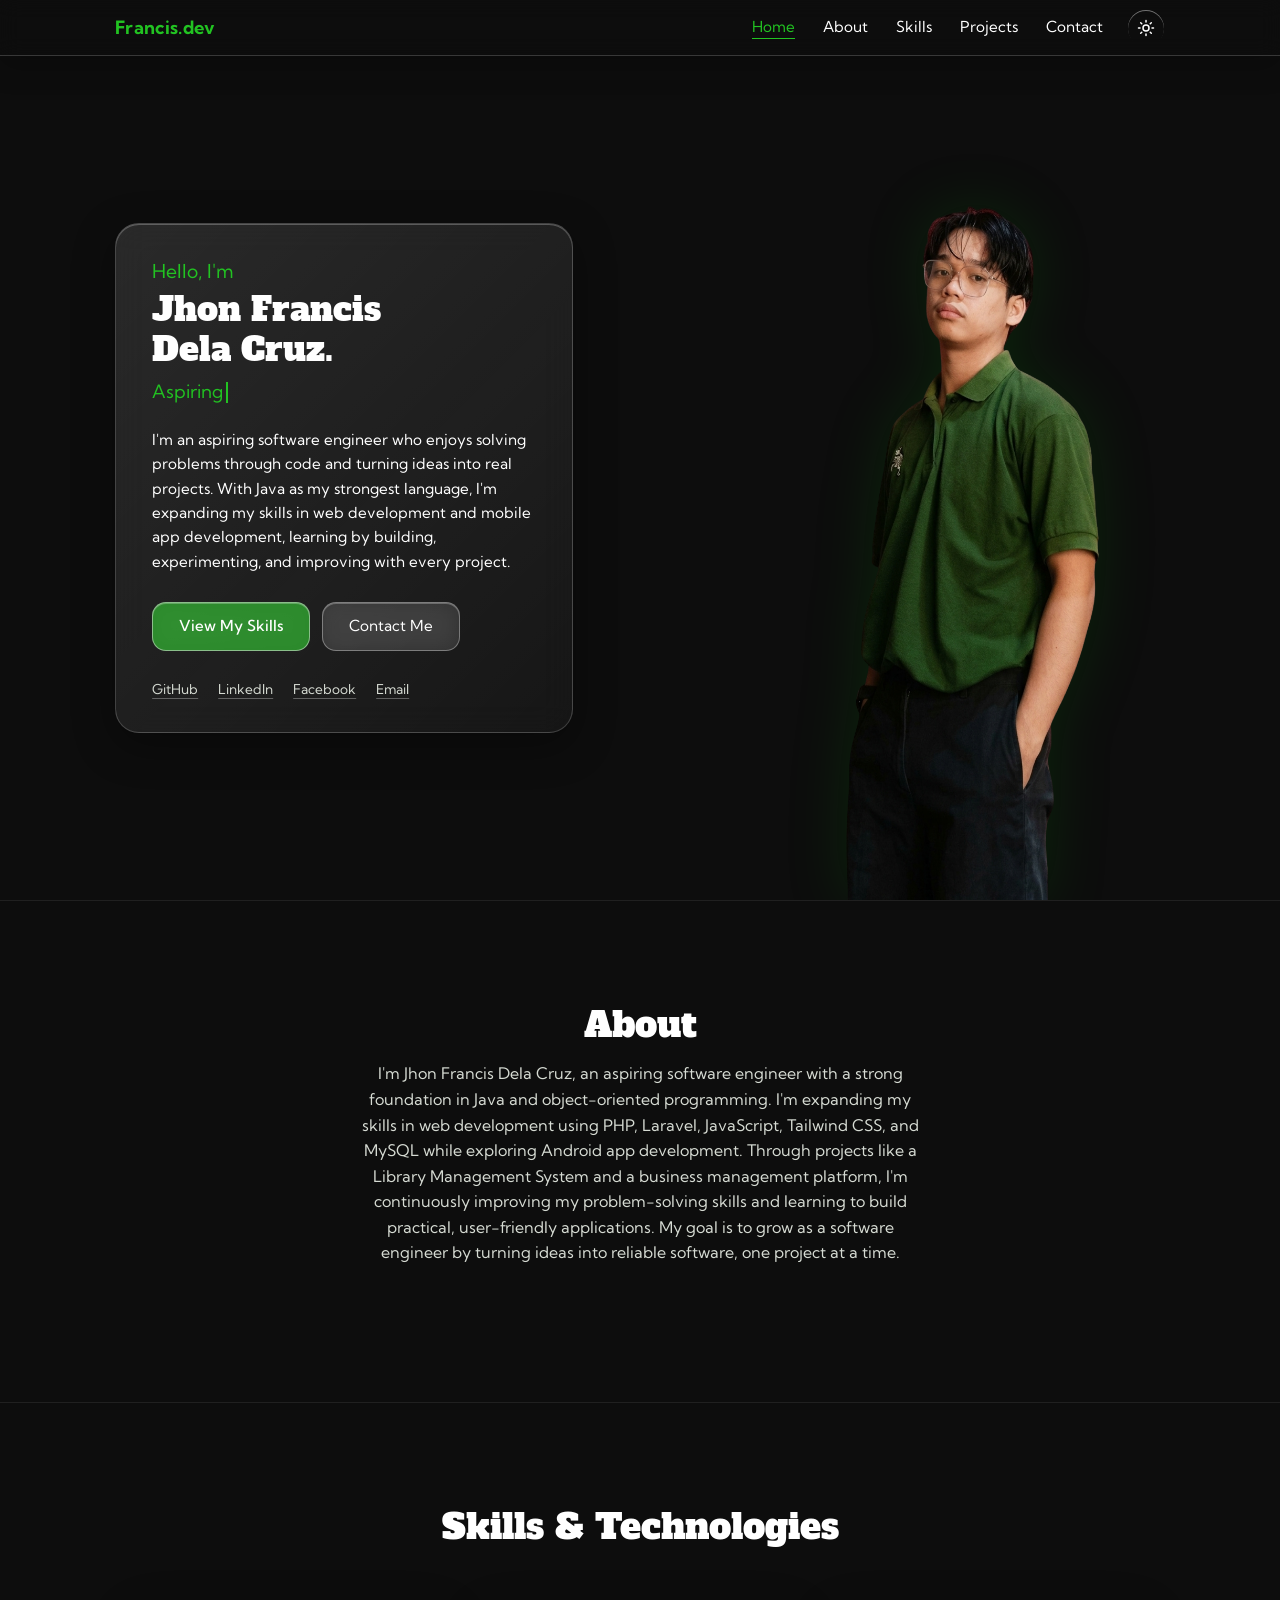
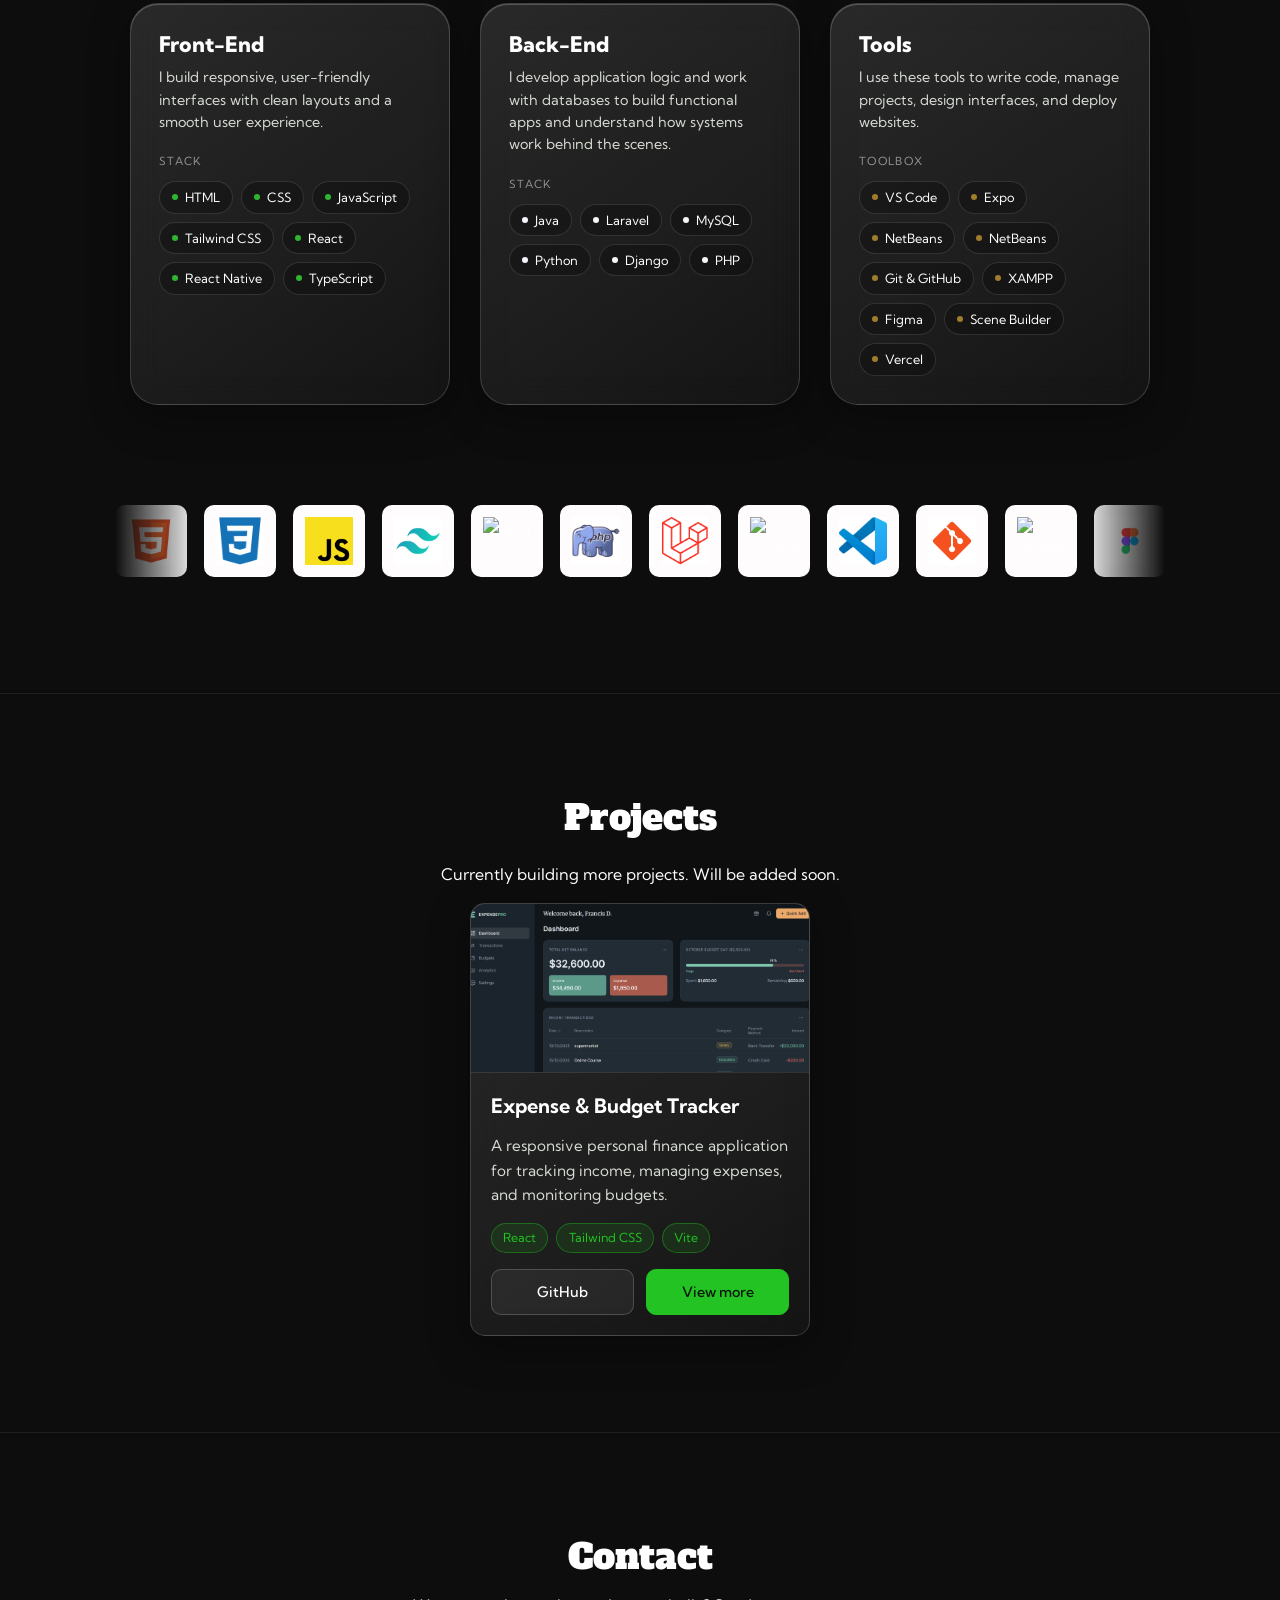
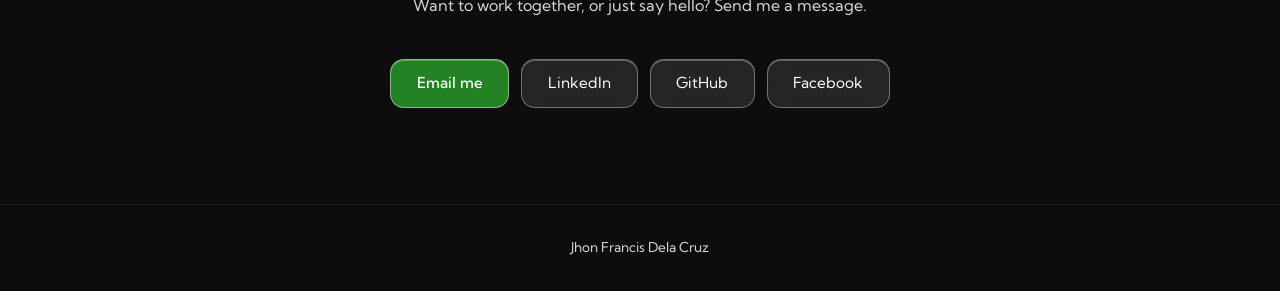
==== index.html @ 18f985ab "I change the design" ====
<!DOCTYPE html>
<html lang="en">
<head>
  <meta charset="UTF-8">
  <meta name="viewport" content="width=device-width, initial-scale=1">
  <title>Francis Dela Cruz | Portfolio</title>

  <meta name="description" content="Portfolio of Jhon Francis Dela Cruz, an aspiring full stack developer.">
  <link rel="preconnect" href="https://fonts.googleapis.com">
  <link rel="preconnect" href="https://fonts.gstatic.com" crossorigin>
  <link href="https://fonts.googleapis.com/css2?family=Alfa+Slab+One&family=Jaro:opsz@6..72&family=Kumbh+Sans:wght@400;500;700&display=swap" rel="stylesheet">

  <script>
    document.documentElement.classList.add("js");
    try {
      var saved = localStorage.getItem("theme");
      document.documentElement.setAttribute("data-theme", saved === "light" ? "light" : "dark");
    } catch (e) {
      document.documentElement.setAttribute("data-theme", "dark");
    }
  </script>

  <!-- CSS STYLE SHEET -->
  <link rel="stylesheet" href="css/style.css">
  <link rel="stylesheet" href="css/projects.css">

</head>
<body>
  <header class="hero" id="home">
    <div class="hero__circle" aria-hidden="true"></div>

    <nav class="nav" aria-label="Main">
      <a class="nav__logo" href="#home">Francis.dev</a>
      <div class="nav__right">
        <ul class="nav__links">
          <li><a href="#home">Home</a></li>
          <li><a href="#about">About</a></li>
          <li><a href="#skills">Skills</a></li>
          <li><a href="#projects">Projects</a></li>
          <li><a href="#contact">Contact</a></li>
        </ul>

        <button class="theme-toggle" id="themeToggle" type="button" aria-label="Switch to light mode" title="Switch to light mode">
          <svg class="theme-toggle__sun" viewBox="0 0 24 24" fill="none" stroke="currentColor" stroke-width="2" stroke-linecap="round" stroke-linejoin="round" aria-hidden="true"><circle cx="12" cy="12" r="4"/><path d="M12 2v2M12 20v2M4.93 4.93l1.41 1.41M17.66 17.66l1.41 1.41M2 12h2M20 12h2M4.93 19.07l1.41-1.41M17.66 6.34l1.41-1.41"/></svg>
          <svg class="theme-toggle__moon" viewBox="0 0 24 24" fill="none" stroke="currentColor" stroke-width="2" stroke-linecap="round" stroke-linejoin="round" aria-hidden="true"><path d="M21 12.79A9 9 0 1 1 11.21 3a7 7 0 0 0 9.79 9.79z"/></svg>
        </button>
      </div>
    </nav>

    <div class="hero__text">
      <p class="hero__greeting">Hello, I'm</p>
      <h1 class="hero__name">Jhon Francis <br>Dela Cruz.</h1>
      <p class="hero__role" aria-label="Aspiring Full Stack Developer">
        <span id="typed" aria-hidden="true" 
        data-roles="Aspiring Software Engineer|
        Mobile App Learner|
        Java Programmer|
        Web Builder">Aspiring Software Engineer</span><span class="hero__cursor" aria-hidden="true"></span>
      </p>

      <p class="hero__bio">
       I'm an aspiring software engineer who enjoys solving problems through code
       and turning ideas into real projects. With Java as my strongest language,
       I'm expanding my skills in web development and mobile app development, learning
       by building, experimenting, and improving with every project.
      </p>
      
      <div class="hero__actions">
        <a class="btn btn--primary" href="#skills">View My Skills</a>
        <a class="btn" href="#contact">Contact Me</a>
      </div>

      <ul class="hero__socials" aria-label="Social links">
        <li><a href="https://github.com/JhonFrancisDelaCruz" target="_blank" rel="noopener">GitHub</a></li>
        <li><a href="https://www.linkedin.com/in/john-francis-dela-cruz-5558112bb/" target="_blank" rel="noopener">LinkedIn</a></li>
        <li><a href="https://www.facebook.com/francis.dela.cruz.950187/" target="_blank" rel="noopener">Facebook</a></li>
        <li><a href="mailto:jhonfrancisplantas@gmail.com">Email</a></li>
      </ul>
    </div>

    <div class="hero__visual">
      <h2 class="hero__title"></h2>
      <img class="hero__photo" src="assets/images/Profile.png" alt="Portrait of Francis in a green polo shirt">
    </div>
  </header>

  <main>
    <section id="about" class="section">
      <h2 class="section__title">About</h2>
      <p class="section__intro">
        I'm Jhon Francis Dela Cruz, an aspiring software engineer with a strong foundation
        in Java and object-oriented programming. I'm expanding my skills in web development
        using PHP, Laravel, JavaScript, Tailwind CSS, and MySQL while exploring Android app
        development. Through projects like a Library Management System and a business
        management platform, I'm continuously improving my problem-solving skills and
        learning to build practical, user-friendly applications. My goal is to grow as
        a software engineer by turning ideas into reliable software, one project at a
        time.
      </p>
    </section>

    <section id="skills" class="section">
      <h2 class="section__title">Skills &amp; Technologies</h2>
      <div class="skillsAndTechnologies">
        <article class="skillCard skillCard--front">
          <h3>Front-End</h3>
          <p>I build responsive, user-friendly interfaces with clean layouts and a smooth user experience.</p>
          <span class="skillCard__label">Stack</span>
          <ul class="skillCard__chips">
            <li>HTML</li>
            <li>CSS</li>
            <li>JavaScript</li>
            <li>Tailwind CSS</li>
            <li>React</li>
            <li>React Native</li>
            <li>TypeScript</li>
          </ul>
        </article>

        <article class="skillCard skillCard--back">
        
          <h3>Back-End</h3>
          <p>I develop application logic and work with databases to build functional apps and understand how systems work behind the scenes.</p>
          <span class="skillCard__label">Stack</span>
          <ul class="skillCard__chips">
            <li>Java</li>
            <li>Laravel</li>
            <li>MySQL</li>
            <li>Python</li>
            <li>Django</li>
            <li>PHP</li>

          </ul>
        </article>

        <article class="skillCard skillCard--tools">
         
          <h3>Tools</h3>
          <p>I use these tools to write code, manage projects, design interfaces, and deploy websites.</p>
          <span class="skillCard__label">Toolbox</span>
          <ul class="skillCard__chips">
            <li>VS Code</li>
            <li>Expo</li>
            <li>NetBeans</li>
            <li>NetBeans</li>
            <li>Git & GitHub</li>
            <li>XAMPP</li>
            <li>Figma</li>
            <li>Scene Builder</li>
            <li>Vercel</li>
          </ul>
        </article>

      </div>

      <div class="stock">
  <div class="stocks">
    <a class="btn1"><img src="assets/icons/html.jpg" alt="HTML"></a>
    <a class="btn1"><img src="assets/icons/css.jpg" alt="CSS"></a>
    <a class="btn1"><img src="assets/icons/js.jpg" alt="JavaScript"></a>
    <a class="btn1"><img src="assets/icons/tailwind.jpg" alt="Tailwind CSS"></a>
    <a class="btn1"><img src="assets/icons/java.jpg" alt="Java"></a>
    <a class="btn1"><img src="assets/icons/php.jpg" alt="PHP"></a>
    <a class="btn1"><img src="assets/icons/laravel.jpg" alt="Laravel"></a>
    <a class="btn1"><img src="assets/icons/mysql.jpg" alt="MySQL"></a>
    <a class="btn1"><img src="assets/icons/vscode.jpg" alt="VS Code"></a>
    <a class="btn1"><img src="assets/icons/git.jpg" alt="Git"></a>
    <a class="btn1"><img src="assets/icons/github.jpg" alt="GitHub"></a>
    <a class="btn1"><img src="assets/icons/figma.jpg" alt="Figma"></a>
    <a class="btn1"><img src="assets/icons/react.jpg" alt="React"></a>

    <!-- Duplicate set for seamless scrolling -->
    <a class="btn1" aria-hidden="true" tabindex="-1"><img src="assets/icons/html.jpg" alt=""></a>
    <a class="btn1" aria-hidden="true" tabindex="-1"><img src="assets/icons/css.jpg" alt=""></a>
    <a class="btn1" aria-hidden="true" tabindex="-1"><img src="assets/icons/js.jpg" alt=""></a>
    <a class="btn1" aria-hidden="true" tabindex="-1"><img src="assets/icons/tailwind.jpg" alt=""></a>
    <a class="btn1" aria-hidden="true" tabindex="-1"><img src="assets/icons/java.jpg" alt=""></a>
    <a class="btn1" aria-hidden="true" tabindex="-1"><img src="assets/icons/php.jpg" alt=""></a>
    <a class="btn1" aria-hidden="true" tabindex="-1"><img src="assets/icons/laravel.jpg" alt=""></a>
    <a class="btn1" aria-hidden="true" tabindex="-1"><img src="assets/icons/mysql.jpg" alt=""></a>
    <a class="btn1" aria-hidden="true" tabindex="-1"><img src="assets/icons/vscode.jpg" alt=""></a>
    <a class="btn1" aria-hidden="true" tabindex="-1"><img src="assets/icons/git.jpg" alt=""></a>
    <a class="btn1" aria-hidden="true" tabindex="-1"><img src="assets/icons/github.jpg" alt=""></a>
    <a class="btn1" aria-hidden="true" tabindex="-1"><img src="assets/icons/figma.jpg" alt=""></a>
     <a class="btn1" aria-hidden="true" tabindex="-1"><img src="assets/icons/react.jpg" alt=""></a>
  </div>
</div>
    </section>

    <section id="projects" class="section">
      <h2 class="section__title">Projects</h2>
      <p>Currently building more projects. Will be added soon.</p>

<div class="project-card">
    <img
        src="assets/projects/expense-tracker.png"
        alt="Expense and Budget Tracker dashboard"
    >
    <div class="project-content">
        <h3>Expense & Budget Tracker</h3>
        <p>
            A responsive personal finance application
            for tracking income, managing expenses,
            and monitoring budgets.
        </p>

        <div class="project-tech">
            <span>React</span>
            <span>Tailwind CSS</span>
            <span>Vite</span>
        </div>

        <div class="project-links">
            <a href="https://github.com/JhonFrancisDelaCruz/Expense-Tracker.git"
               target="_blank"
               rel="noopener noreferrer">
                GitHub
            </a>
            <a href="BudgetTracker.html" target="_blank" rel="noopener noreferrer">View more</a>
        </div>
    </div>
</div>

    </section>

    <section id="contact" class="section">
      <h2 class="section__title">Contact</h2>
      <p class="section__intro">Want to work together, or just say hello? Send me a message.</p>

      <div class="hero__actions">
        <a class="btn btn--primary" href="mailto:jhonfrancisplantas@gmail.com">Email me</a>
        <a class="btn" href="https://www.linkedin.com/in/john-francis-dela-cruz-5558112bb/" target="_blank" rel="noopener">LinkedIn</a>
        <a class="btn" href="https://github.com/JhonFrancisDelaCruz" target="_blank" rel="noopener">GitHub</a>
        <a class="btn" href="https://www.facebook.com/francis.dela.cruz.950187/" target="_blank" rel="noopener">Facebook</a>
      </div>
    </section>
  </main>

  <footer class="footer">
    <p>Jhon Francis Dela Cruz</p>
  </footer>

  <script>
    /* Darken the glass navbar a little once the page scrolls */
    (function () {
      var nav = document.querySelector(".nav");
      if (!nav) return;
      var update = function () { nav.classList.toggle("is-scrolled", window.scrollY > 20); };
      update();
      window.addEventListener("scroll", update, { passive: true });
    })();
  </script>
  <script>
    /* Highlight the nav link of the section that is currently in view */
    (function () {
      var links = Array.prototype.slice.call(document.querySelectorAll('.nav__links a[href^="#"]'));
      var items = links.map(function (a) {
        var el = document.getElementById(a.getAttribute("href").slice(1));
        return el ? { link: a, el: el } : null;
      }).filter(Boolean);
      if (!items.length) return;

      var current = null;
      var ticking = false;

      var setActive = function (link) {
        if (link === current) return;
        current = link;
        links.forEach(function (a) {
          var on = a === link;
          a.classList.toggle("is-active", on);
          if (on) a.setAttribute("aria-current", "location");
          else a.removeAttribute("aria-current");
        });
      };

      var update = function () {
        ticking = false;
        var y = window.scrollY;
        var maxScroll = document.documentElement.scrollHeight - window.innerHeight;
        var progress = maxScroll > 0 ? Math.min(Math.max(y / maxScroll, 0), 1) : 0;

        /* Reading line sits at 35% of the screen and slides to the bottom as you
           reach the end of the page, so short last sections (Projects, Contact) still get their turn */
        var line = y + window.innerHeight * (0.35 + 0.65 * progress);

        var active = items[0];
        items.forEach(function (it) {
          if (it.el.getBoundingClientRect().top + y <= line) active = it;
        });
        setActive(active.link);
      };

      var onScroll = function () {
        if (!ticking) {
          ticking = true;
          window.requestAnimationFrame(update);
        }
      };

      window.addEventListener("scroll", onScroll, { passive: true });
      window.addEventListener("resize", onScroll);
      window.addEventListener("load", update);
      update();
    })();
  </script>
  <script>
    /* Light / dark mode toggle (remembers the choice) */
    (function () {
      var root = document.documentElement;
      var btn = document.getElementById("themeToggle");
      if (!btn) return;

      var sync = function () {
        var light = root.getAttribute("data-theme") === "light";
        var label = light ? "Switch to dark mode" : "Switch to light mode";
        btn.setAttribute("aria-label", label);
        btn.setAttribute("title", label);
      };
      sync();

      btn.addEventListener("click", function () {
        var next = root.getAttribute("data-theme") === "light" ? "dark" : "light";
        root.setAttribute("data-theme", next);
        try { localStorage.setItem("theme", next); } catch (e) {}
        sync();
      });
    })();
  </script>
  <script src="script.js" defer></script>
  <script>
    window.va = window.va || function () { (window.vaq = window.vaq || []).push(arguments); };
  </script>
  <script defer src="/_vercel/insights/script.js"></script>
</body>
</html>
---- css/style.css ----
:root {
  --bg: #0d0d0d;
  --circle: #2c3f2b;
  --green: #22c322;
  --green-btn: #2fb52f;
  --text-soft: #d6dbd3;
  --text: #ffffff;
  --glow: rgba(2, 116, 0, 0.217);
  --gutter: clamp(1.5rem, 9vw, 8rem);
  --nav-h: 3.5rem;

  --font-title: "Jaro", "Arial Black", sans-serif;
  --font-name: "Alfa Slab One", Georgia, serif;
  --font-body: "Kumbh Sans", system-ui, sans-serif;
}

*,
*::before,
*::after {
  box-sizing: border-box;
}

html {
  scroll-behavior: smooth;
}

body {
  margin: 0;
  background: var(--bg);
  color: var(--text);
  font-family: var(--font-body);
  line-height: 1.6;
}

.nav {
  position: fixed;
  top: 0;
  left: 0;
  right: 0;
  z-index: 50;
  display: flex;
  align-items: center;
  justify-content: space-between;
  min-height: var(--nav-h);
  padding: 0.5rem var(--gutter);
  border-bottom: 1px solid rgba(255, 255, 255, 0.18);
  box-shadow: 0 8px 30px rgba(0, 0, 0, 0.25);
  -webkit-backdrop-filter: blur(16px) saturate(160%);
  backdrop-filter: blur(10px) saturate(160%);
  transition: background-color 0.3s ease, box-shadow 0.3s ease;
}

/* Slightly darker glass once the page has scrolled, so links stay readable */
.nav.is-scrolled {
  background:
    radial-gradient(ellipse 30% 160% at 0% 0%, rgba(34, 195, 34, 0.22), transparent 70%),
    rgba(9, 9, 9, 0.55);
  box-shadow: 0 10px 34px rgba(0, 0, 0, 0.4);
}

.nav__logo {
  font-weight: 700;
  font-size: 1.15rem;
  letter-spacing: 0.01em;
  color: var(--green);
  text-decoration: none;
}

.nav__links {
  display: flex;
  gap: 1.75rem;
  margin: 0;
  padding: 0;
  list-style: none;
  font-size: 0.95rem;
}

.nav__links a {
  color: var(--text);
  text-decoration: none;
  padding-bottom: 2px;
  border-bottom: 1px solid transparent;
  transition: color 0.2s ease, border-color 0.2s ease;
}

.nav__links a:hover {
  color: var(--green);
  border-bottom-color: var(--green);
}

/* Link of the section currently in view (set by the scroll script) */
.nav__links a.is-active {
  color: var(--green);
  border-bottom-color: var(--green);
}

.nav a:focus-visible,
.hero__socials a:focus-visible {
  outline: 2px solid var(--green);
  outline-offset: 4px;
}

/* ---------- Hero (desktop) ---------- */
.hero {
  position: relative;
  min-height: 100vh;
  min-height: 100svh;
  overflow: hidden;
  display: flex;
  align-items: center;
  padding-top: var(--nav-h);
}
/*
.hero__circle {
  position: absolute;
  width: 122vh;
  height: 122vh;
  left: -34vh;
  top: -6vh;
  border-radius: 50%;
  background: var(--circle);
  z-index: 0;
}

/* Soft colored glows behind the glass so the blur has something to show */
/*
.hero::before,
.hero::after {
  content: "";
  position: absolute;
  border-radius: 50%;
  filter: blur(70px);
  pointer-events: none;
  z-index: 0;
}
*/
.hero::before {
  width: 32vw;
  height: 32vw;
  right: 8%;
  top: 20%;
  background:   rgba(42, 74, 255, 0.352);
}

.hero::after {
  width: 26vw;
  height: 26vw;
  left: 22%;
  bottom: -8%;
  background: rgba(34, 195, 34, 0.28);
}

/* Frosted glass panel behind the hero text */
.hero__text {
  position: relative;
  z-index: 2;
  margin-left: var(--gutter);
  max-width: 30rem;
  padding: 2rem 2.25rem;
  background: linear-gradient(135deg, rgba(255, 255, 255, 0.12), rgba(255, 255, 255, 0.04));
  border: 1px solid rgba(255, 255, 255, 0.18);
  border-radius: 24px;
  box-shadow:
    0 12px 40px rgba(0, 0, 0, 0.35),
    inset 0 1px 0 rgba(255, 255, 255, 0.25);
  -webkit-backdrop-filter: blur(16px) saturate(150%);
  backdrop-filter: blur(16px) saturate(150%);
}

.hero__greeting {
  margin: 0;
  font-size: 1.2rem;
  color: var(--green);
}

.hero__name {
  margin: 0.25rem 0 0.4rem;
  font-family: var(--font-name);
  font-weight: 400;
  font-size: clamp(1.6rem, 2.6vw, 2.4rem);
  line-height: 1.2;
}

.hero__role {
  margin: 0 0 1.25rem;
  font-size: 1.15rem;
  color: var(--green);
}

.hero__bio {
  margin: 0 0 1.75rem;
  font-size: 0.95rem;
  max-width: 24rem;
  color: var(--text);
}

.hero__actions {
  display: flex;
  flex-wrap: wrap;
  gap: 0.75rem;
}

.btn {
  display: inline-block;
  padding: 0.7rem 1.6rem;
  border: 1px solid rgba(255, 255, 255, 0.35);
  border-radius: 14px;
  background: rgba(255, 255, 255, 0.1);
  box-shadow: inset 0 1px 0 rgba(255, 255, 255, 0.25);
  -webkit-backdrop-filter: blur(10px);
  backdrop-filter: blur(10px);
  color: var(--text);
  text-decoration: none;
  font-size: 0.95rem;
  transition: background-color 0.2s ease, border-color 0.2s ease, transform 0.2s ease;
}

.btn:hover {
  background: rgba(255, 255, 255, 0.12);
  border-color: var(--text);
  transform: translateY(-2px);
}

.btn--primary {
  background: rgba(47, 181, 47, 0.7);
  border-color: rgba(255, 255, 255, 0.45);
  color: var(--text);
  font-weight: 500;
}

.btn--primary:hover {
  background: rgba(58, 201, 58, 0.9);
  border-color: var(--text);
}

.btn:focus-visible {
  outline: 2px solid var(--green);
  outline-offset: 3px;
}

.hero__socials {
  display: flex;
  gap: 1.25rem;
  margin: 1.75rem 0 0;
  padding: 0;
  list-style: none;
  font-size: 0.85rem;
}

.hero__socials a {
  color: var(--text-soft);
  text-decoration: underline;
  text-decoration-color: rgba(255, 255, 255, 0.3);
  text-underline-offset: 4px;
  transition: color 0.2s ease, text-decoration-color 0.2s ease;
}

.hero__socials a:hover {
  color: var(--green);
  text-decoration-color: var(--green);
}

.hero__visual {
  position: absolute;
  top: var(--nav-h);
  right: 0;
  bottom: 0;
  width: 58%;
  z-index: 1;
}

.hero__title {
  position: absolute;
  top: 8vh;
  left: 33%;
  margin: 0;
  z-index: 2;
  font-family: var(--font-title);
  font-weight: 400;
  font-size: clamp(7.60rem, 9.70vw, 8.5rem);
  line-height: 1;
  white-space: nowrap;
}

.hero__photo {
  position: absolute;
  right: 12%;
  bottom: 0;
  height: 81vh;
  width: auto;
  max-width: 60%;
  z-index: 2;
  filter: drop-shadow(0 0 28px var(--glow));
}

/* ---------- JavaScript-driven effects ---------- */
.hero__role {
  min-height: 1.7em;
}

.hero__cursor {
  display: inline-block;
  width: 2px;
  height: 1.1em;
  margin-left: 3px;
  vertical-align: text-bottom;
  background: var(--green);
  animation: blink 1s steps(1) infinite;
}

@keyframes blink {
  50% { opacity: 0; }
}

/* Load-in sequence: text lines rise in one after another, then the title and photo fade in */
.js .hero__text > * {
  opacity: 0;
  transform: translateY(16px);
  transition: opacity 0.6s ease, transform 0.6s ease;
}

.js .hero__title,
.js .hero__photo {
  opacity: 0;
  transition: opacity 0.9s ease;
}

.js.is-loaded .hero__text > * {
  opacity: 1;
  transform: none;
}

.js.is-loaded .hero__title,
.js.is-loaded .hero__photo {
  opacity: 1;
}

.js .hero__text > :nth-child(2) { transition-delay: 0.1s; }
.js .hero__text > :nth-child(3) { transition-delay: 0.2s; }
.js .hero__text > :nth-child(4) { transition-delay: 0.3s; }
.js .hero__text > :nth-child(5) { transition-delay: 0.4s; }
.js .hero__text > :nth-child(6) { transition-delay: 0.5s; }
.js .hero__title { transition-delay: 0.3s; }
.js .hero__photo { transition-delay: 0.5s; }

/* Mouse parallax (set by script.js) uses the separate "translate" property
   so it doesn't clash with the transforms used on mobile */
.hero__title,
.hero__photo {
  translate: var(--px, 0) var(--py, 0);
}

/* ---------- Tablet / mobile ---------- */
@media (max-width: 800px) {
  .nav {
    padding: 0.75rem 1.5rem;
    flex-wrap: wrap;
    row-gap: 0.4rem;
  }

  .nav__logo {
    font-size: 1.05rem;
  }

  .nav__links {
    gap: 1rem;
    font-size: 0.85rem;
    flex-wrap: wrap;
  }

  .hero {
    flex-direction: column;
    align-items: stretch;
    min-height: 100svh;
    padding-top: 0;
  }

  .hero__circle {
    width: 100%;
    height: 58%;
    left: 0;
    top: 0;
    border-radius: 0 0 50% 50% / 0 0 22% 22%;
  }

  .hero__text {
    margin: 6.5rem 1rem 1.5rem;
    padding: 1.5rem;
    max-width: none;
  }

  .hero__visual {
    position: relative;
    top: auto;
    bottom: auto;
    width: 100%;
    height: 55vh;
    margin-top: auto;
  }

  .hero__title {
    top: 1rem;
    left: 50%;
    transform: translateX(-50%);
    font-size: clamp(2.8rem, 14vw, 4.5rem);
  }

  .hero__photo {
    right: 50%;
    transform: translateX(50%);
    height: 100%;
    max-width: 80%;
  }
}

/* ---------- Content sections ---------- */
.section {
  padding: 6rem var(--gutter);
  border-top: 1px solid rgba(255, 255, 255, 0.08);
  text-align: center;
  scroll-margin-top: calc(var(--nav-h) + 1.5rem);
}

.section__title {
  margin: 0 0 0.5rem;
  font-family: var(--font-name);
  font-weight: 400;
  font-size: clamp(1.6rem, 3vw, 2.2rem);
}

.section__intro {
  margin: 0 auto 2.5rem;
  max-width: 36rem;
  color: var(--text-soft);
}

.cards {
  display: grid;
  grid-template-columns: repeat(auto-fit, minmax(16rem, 1fr));
  gap: 1.25rem;
}

.card {
  display: flex;
  flex-direction: column;
  padding: 1.5rem;
  background: #151515;
  border: 1px solid rgba(255, 255, 255, 0.1);
  border-radius: 12px;
  transition: border-color 0.2s ease;
}

.card:hover {
  border-color: rgba(34, 195, 34, 0.6);
}

.card h3 {
  margin: 0 0 0.5rem;
  font-size: 1.1rem;
  font-weight: 500;
}

.card p {
  margin: 0 0 1rem;
  font-size: 0.95rem;
  color: var(--text-soft);
}

.card .tags {
  margin-top: auto;
  margin-bottom: 1.25rem;
}

.card__link {
  align-self: flex-start;
  color: var(--green);
  font-size: 0.9rem;
  text-underline-offset: 4px;
}

.card__link:hover {
  color: #3ad63a;
}

.card__link:focus-visible {
  outline: 2px solid var(--green);
  outline-offset: 4px;
}

.tags {
  display: flex;
  flex-wrap: wrap;
  gap: 0.5rem;
  margin: 0;
  padding: 0;
  list-style: none;
}

.tags li {
  padding: 0.25rem 0.75rem;
  font-size: 0.8rem;
  color: var(--text-soft);
  background: rgba(34, 195, 34, 0.1);
  border: 1px solid rgba(34, 195, 34, 0.25);
  border-radius: 999px;
}

/* ---------- Skills section ---------- */

/* Row of cards */
.skillsAndTechnologies {
  display: flex;
  flex-wrap: wrap;
  justify-content: center;
  align-items: stretch;
  gap: 30px;
  padding: 40px 0;
  color: var(--text);
}

/* ---------- Skill cards ---------- */
.skillCard {
  --accent-rgb: 34, 195, 34;
  position: relative;
  overflow: hidden;
  display: flex;
  flex-direction: column;
  width: 320px;
  max-width: 100%;
  padding: 28px;
  text-align: left;
  border-radius: 28px;
  background: linear-gradient(145deg, rgba(255, 255, 255, 0.12), rgba(255, 255, 255, 0.03));
  border: 1px solid rgba(255, 255, 255, 0.16);
  box-shadow:0 12px 40px rgba(0, 0, 0, 0.35),inset 0 1px 0 rgba(255, 255, 255, 0.22);
  -webkit-backdrop-filter: blur(16px) saturate(150%);
  backdrop-filter: blur(16px) saturate(150%);
  transition: transform 0.3s ease, border-color 0.3s ease, box-shadow 0.3s ease;
}

.skillCard > * { position: relative; }

.skillCard--front { --accent-rgb: 47, 181, 47; }
.skillCard--back  { --accent-rgb: 245, 246, 249; }
.skillCard--tools { --accent-rgb: 161, 124, 43; }

.skillCard:hover {
  transform: translateY(-6px);
  border-color: rgba(var(--accent-rgb), 0.65);
  box-shadow:
    0 20px 50px rgba(0, 0, 0, 0.45),
    0 0 0 1px rgba(var(--accent-rgb), 0.2);
}

.skillCard__top {
  display: flex;
  align-items: center;
  justify-content: space-between;
  margin-bottom: 20px;
}

.skillCard__tag {
  padding: 4px 12px;
  font-size: 0.72rem;
  letter-spacing: 0.04em;
  text-transform: uppercase;
  color: rgb(var(--accent-rgb));
  background: rgba(var(--accent-rgb), 0.12);
  border-radius: 999px;
}

.skillCard h3 {
  margin: 0 0 8px;
  font-size: 1.35rem;
  font-weight: 800;
  line-height: 1.2;
}

.skillCard p {
  margin: 0 0 20px;
  font-size: 0.9rem;
  line-height: 1.55;
  color: var(--text-soft);
}

.skillCard__label {
  margin-bottom: 10px;
  font-size: 0.7rem;
  letter-spacing: 0.12em;
  text-transform: uppercase;
  color: rgba(255, 255, 255, 0.509);
}

.skillCard__chips {
  display: flex;
  flex-wrap: wrap;
  gap: 8px;
  margin: 0;
  padding: 0;
  list-style: none;
}

.skillCard__chips li {
  display: flex;
  align-items: center;
  gap: 7px;
  padding: 5px 12px;
  font-size: 0.8rem;
  color: var(--text);
  background: rgba(0, 0, 0, 0.25);
  border: 1px solid rgba(255, 255, 255, 0.12);
  border-radius: 20px;
}

.skillCard__chips li::before {
  content:"";
  width: 6px;
  height: 6px;
  border-radius: 50%;
  background: rgb(var(--accent-rgb));
}

@media (max-width: 640px) {
  .skillCard {
    width: 100%;
  }
}

/* ---------- Tech icons: one line, endless scroll ---------- */
.stock {
  overflow: hidden;
  margin-top: 40px;
  -webkit-mask-image: linear-gradient(to right, transparent, #000 8%, #000 92%, transparent);
  mask-image: linear-gradient(to right, transparent, #000 8%, #000 92%, transparent);
}

.stocks {
  display: flex;
  flex-wrap: nowrap;
  width: max-content;
  padding: 20px 0;
  animation: scroll-icons 30s linear infinite;
}

.stock:hover .stocks {
  animation-play-state: paused;
}

@keyframes scroll-icons {
  to { transform: translateX(-50%); }
}

.btn1 {
  flex: 0 0 auto;
  display: flex;
  align-items: center;
  justify-content: center;
  width: 72px;
  height: 72px;
  margin-right: 17px;
  padding: 12px;
  border-radius: 10px;
  background: #fefcfc;
  transition: transform 0.2s ease;
}

.btn1:hover {
  transform: translateY(-7px);
}

.btn1 img {
  width: 100%;
  height: 100%;
  object-fit: contain;
}

@media (max-width: 640px) {
  .btn1 {
    width: 56px;
    height: 56px;
    margin-right: 12px;
    padding: 10px;
  }

  .stocks {
    animation-duration: 22s;
  }
}

/* ---------- Footer ---------- */
.footer {
  padding: 2rem var(--gutter);
  border-top: 1px solid rgba(255, 255, 255, 0.08);
  font-size: 0.85rem;
  color: var(--text-soft);
  text-align: center;
}

.footer p {
  margin: 0;
}

/* ---------- Centered sections ---------- */
.section .tags,
.section .hero__actions {
  justify-content: center;
}

/* ---------- Theme toggle button ---------- */
.nav__right {
  display: flex;
  align-items: center;
  gap: 1.5rem;
}

.theme-toggle {
  display: grid;
  place-items: center;
  width: 38px;
  height: 38px;
  padding: 0;
  color: var(--text);
  background: rgba(255, 255, 255, 0);
  border: 1px solid rgba(255, 255, 255, 0);
  border-radius: 90%;
  box-shadow: inset 0 1px 0 rgba(255, 255, 255, 0.42);
  -webkit-backdrop-filter: blur(10px);
  backdrop-filter: blur(10px);
  cursor: pointer;
  transition: transform 0.2s ease, border-color 0.2s ease, color 0.2s ease;
}

.theme-toggle:hover {
  color: var(--green);
  border-color: var(--green);
  transform: rotate(15deg);
}

.theme-toggle:focus-visible {
  outline: 2px solid var(--green);
  outline-offset: 3px;
}

.theme-toggle svg {
  width: 18px;
  height: 18px;
}

/* Dark mode shows the sun (click for light); light mode shows the moon (click for dark) */
.theme-toggle__moon { display: none; }
[data-theme="light"] .theme-toggle__sun { display: none; }
[data-theme="light"] .theme-toggle__moon { display: block; }

/* ---------- Light theme ---------- */
body {
  transition: background-color 0.3s ease, color 0.3s ease;
}

[data-theme="light"] {
  color-scheme: light;
  --bg: #ede8e8;
  --green: #178a17;
  --green-btn: #1f9d1f;
  --text-soft: #425042;
  --text: #14211a;
  --glow: rgba(13, 228, 38, 0.345);
}

/* Navbar */
[data-theme="light"] .nav {
  background:
    radial-gradient(ellipse 30% 160% at 0% 0%, transparent 70%),
    rgba(255, 255, 255, 0.55);
  border-bottom-color: rgba(0, 0, 0, 0.08);
  box-shadow: 0 8px 30px rgba(3, 3, 3, 0.08);
}

[data-theme="light"] .nav.is-scrolled {
  background:
    radial-gradient(ellipse 30% 160% at 0% 0%, rgba(34, 195, 34, 0.14), transparent 70%),
    rgba(255, 255, 255, 0.8);
  box-shadow: 0 10px 34px rgba(0, 0, 0, 0.12);
}

/* Hero */
[data-theme="light"] .hero::before,
[data-theme="light"] .hero::after {
  opacity: 0.5;
}

[data-theme="light"] .hero__text {
  background: linear-gradient(135deg, rgba(255, 255, 255, 0.75), rgba(255, 255, 255, 0.4));
  border-color: rgba(0, 0, 0, 0.08);
  box-shadow:
    0 12px 40px rgba(0, 0, 0, 0.1),
    inset 0 1px 0 rgba(255, 255, 255, 0.8);
}

[data-theme="light"] .hero__socials a {
  text-decoration-color: rgba(0, 0, 0, 0.3);
}

/* Buttons */
[data-theme="light"] .btn {
  background: rgba(255, 255, 255, 0.6);
  border-color: rgba(8, 8, 8, 0.15);
  box-shadow: inset 0 1px 0 rgba(255, 255, 255, 0.8);
}

[data-theme="light"] .btn:hover {
  background: rgba(255, 255, 255, 0.9);
}

[data-theme="light"] .btn--primary {
  background: rgba(28, 150, 28, 0.92);
  border-color: rgba(0, 0, 0, 0.1);
  color: #fff;
}

[data-theme="light"] .btn--primary:hover {
  background: rgba(22, 130, 22, 1);
  border-color: rgba(0, 0, 0, 0.2);
}

[data-theme="light"] .theme-toggle {
  background: rgba(255, 255, 255, 0.6);
  border-color: rgba(0, 0, 0, 0.15);
  box-shadow: inset 0 1px 0 rgba(255, 255, 255, 0.8);
}

/* Sections, footer */
[data-theme="light"] .section,
[data-theme="light"] .footer {
  border-top-color: rgba(0, 0, 0, 0.08);
}

/* Skill cards */
[data-theme="light"] .skillCard--front { --accent-rgb: 47, 181, 47; }
[data-theme="light"] .skillCard--back  { --accent-rgb: 8, 20, 9; }
[data-theme="light"] .skillCard--tools { --accent-rgb: 161, 124, 43; }


[data-theme="light"] .skillCard {
  background: linear-gradient(145deg, rgba(255, 255, 255, 0.85), rgba(255, 255, 255, 0.45));
  border-color: rgba(0, 0, 0, 0.08);
  box-shadow:
    0 12px 40px rgba(0, 0, 0, 0.1),
    inset 0 1px 0 rgba(255, 255, 255, 0.9);
}

[data-theme="light"] .skillCard:hover {
  box-shadow:
    0 20px 50px rgba(0, 0, 0, 0.15),
    0 0 0 1px rgba(var(--accent-rgb), 0.25);
}

[data-theme="light"] .skillCard__label {
  color: rgba(0, 0, 0, 0.5);
}

[data-theme="light"] .skillCard__chips li {
  background: rgba(255, 255, 255, 0.7);
  border-color: rgba(0, 0, 0, 0.1);
}

/* Tech icons */
[data-theme="light"] .btn1 {
  border: 1px solid rgba(0, 0, 0, 0.08);
  box-shadow: 0 4px 12px rgba(0, 0, 0, 0.08);
}

@media (max-width: 800px) {
  .nav__right {
    gap: 1rem;
    flex-wrap: wrap;
  }
}

/* ---------- Reduced motion ---------- */
@media (prefers-reduced-motion: reduce) {
  html { scroll-behavior: auto; }
  .btn { transition: none; }
  .btn:hover { transform: none; }
  .btn1 { transition: none; }
  .btn1:hover { transform: none; }
  body, .theme-toggle { transition: none; }
  .theme-toggle:hover { transform: none; }
  .skillCard { transition: none; }
  .skillCard:hover { transform: none; }
  .hero__cursor { animation: none; }

  .js .hero__text > *,
  .js .hero__title,
  .js .hero__photo {
    opacity: 1;
    transform: none;
    transition: none;
  }

  /* Static, wrapping icon grid instead of the scrolling strip */
  .stocks {
    animation: none;
    width: auto;
    flex-wrap: wrap;
    justify-content: center;
    gap: 12px;
  }

  .stocks .btn1 { margin-right: 0; }
  .stocks .btn1[aria-hidden="true"] { display: none; }
}
---- css/projects.css ----
/* ==========================================================
   Project cards
   Uses the site's own variables from style.css (--text, --text-soft,
   --green), so dark and light mode both work. Nothing in :root is
   redefined here, so it can't override your theme.
   ========================================================== */

.projects-grid,
.project-card {
  --accent-rgb: 34, 195, 34; /* same as --green (#22c322) */
}

/* ---------- Grid that holds and centers the cards ---------- */
.projects-grid {
  position: relative;
  isolation: isolate;
  display: grid;
  /* each card is 280-340px wide; min() stops overflow on tiny screens */
  grid-template-columns: repeat(auto-fit, minmax(min(280px, 100%), 340px));
  justify-content: center;
  gap: 1.5rem;
  max-width: 1100px;
  margin-inline: auto;
}

/* Soft green glow behind the cards, so the glass has something to blur */
.projects-grid::before {
  content: "";
  position: absolute;
  top: 50%;
  left: 50%;
  width: 360px;
  height: 360px;
  transform: translate(-50%, -50%);
  background: radial-gradient(circle, rgba(var(--accent-rgb), 0.35), transparent 70%);
  filter: blur(40px);
  z-index: -1;
  pointer-events: none;
}

/* ---------- The card (glass) ---------- */
.project-card {
  display: flex;
  flex-direction: column;
  max-width: 340px;
  margin-inline: auto;
  overflow: hidden;
  text-align: left; /* sections are centered; card text reads better left */
  background: linear-gradient(145deg, rgba(255, 255, 255, 0.12), rgba(255, 255, 255, 0.03));
  -webkit-backdrop-filter: blur(16px) saturate(150%);
  backdrop-filter: blur(16px) saturate(150%);
  border: 1px solid rgba(255, 255, 255, 0.16);
  border-radius: 15px;
  box-shadow:
    0 12px 40px rgba(0, 0, 0, 0.35),
    inset 0 1px 0 rgba(255, 255, 255, 0.22);
  transition: transform 0.3s ease, border-color 0.3s ease, box-shadow 0.3s ease;
}

.project-card:hover {
  transform: translateY(-6px);
  border-color: rgba(var(--accent-rgb), 0.65);
  box-shadow:
    0 20px 50px rgba(0, 0, 0, 0.45),
    0 0 24px rgba(var(--accent-rgb), 0.18),
    inset 0 1px 0 rgba(255, 255, 255, 0.25);
}

/* Screenshot: always the same shape, never stretched */
.project-card img {
  display: block;
  width: 100%;
  aspect-ratio: 20 / 10;
  object-fit: cover;
  object-position: top;
  border-bottom: 1px solid rgba(255, 255, 255, 0.1);
  transition: transform 0.4s ease;
}

.project-card:hover img {
  transform: scale(1.04);
}

/* ---------- Text area ---------- */
.project-content {
  display: flex;
  flex-direction: column;
  flex: 1;
  gap: 1rem;
  padding: 1.25rem;
}

.project-card h3 {
  margin: 0;
  font-size: 1.25rem;
  font-weight: 700;
  line-height: 1.25;
  color: var(--text);
}

.project-card p {
  margin: 0;
  font-size: 0.95rem;
  line-height: 1.6;
  color: var(--text-soft);
}

/* ---------- Tech tags ---------- */
.project-tech {
  display: flex;
  flex-wrap: wrap;
  gap: 0.5rem;
}

.project-tech span {
  padding: 0.25rem 0.7rem;
  border-radius: 999px;
  font-size: 0.78rem;
  color: var(--green);
  background: rgba(var(--accent-rgb), 0.12);
  border: 1px solid rgba(var(--accent-rgb), 0.4);
}

/* ---------- Buttons (stay at the bottom of the card) ---------- */
.project-links {
  display: flex;
  flex-wrap: wrap;
  gap: 0.75rem;
  margin-top: auto;
}

.project-links a {
  flex: 1 1 120px;
  padding: 0.65rem 1rem;
  border-radius: 10px;
  font-size: 0.9rem;
  font-weight: 500;
  text-align: center;
  text-decoration: none;
  transition: background 0.2s ease, border-color 0.2s ease, color 0.2s ease, filter 0.2s ease;
}

/* GitHub = glass outline button */
.project-links a:first-child {
  color: var(--text);
  background: rgba(255, 255, 255, 0.06);
  border: 1px solid rgba(255, 255, 255, 0.18);
}

.project-links a:first-child:hover {
  color: var(--green);
  border-color: var(--green);
}

/* Live demo = filled green button */
.project-links a:last-child {
  color: #07140a;
  background: var(--green);
  border: 1px solid var(--green);
}

.project-links a:last-child:hover {
  filter: brightness(1.1);
}

.project-links a:focus-visible {
  outline: 2px solid var(--green);
  outline-offset: 2px;
}

/* ---------- Light theme ---------- */
[data-theme="light"] .projects-grid,
[data-theme="light"] .project-card {
  --accent-rgb: 22, 128, 22; /* same as --green in light mode (#178a17) */
}

[data-theme="light"] .projects-grid::before {
  opacity: 0.6;
}

[data-theme="light"] .project-card {
  background: linear-gradient(145deg, rgba(255, 255, 255, 0.85), rgba(255, 255, 255, 0.45));
  border-color: rgba(0, 0, 0, 0.08);
  box-shadow:
    0 12px 40px rgba(0, 0, 0, 0.1),
    inset 0 1px 0 rgba(255, 255, 255, 0.9);
}

[data-theme="light"] .project-card:hover {
  box-shadow:
    0 20px 50px rgba(0, 0, 0, 0.15),
    0 0 0 1px rgba(var(--accent-rgb), 0.25);
}

[data-theme="light"] .project-card img {
  border-bottom-color: rgba(0, 0, 0, 0.08);
}

[data-theme="light"] .project-links a:first-child {
  background: rgba(255, 255, 255, 0.7);
  border-color: rgba(0, 0, 0, 0.15);
}

[data-theme="light"] .project-links a:last-child {
  color: #fff;
}

/* ---------- Reduced motion ---------- */
@media (prefers-reduced-motion: reduce) {
  .project-card,
  .project-card img,
  .project-links a {
    transition: none;
  }

  .project-card:hover,
  .project-card:hover img {
    transform: none;
  }
}
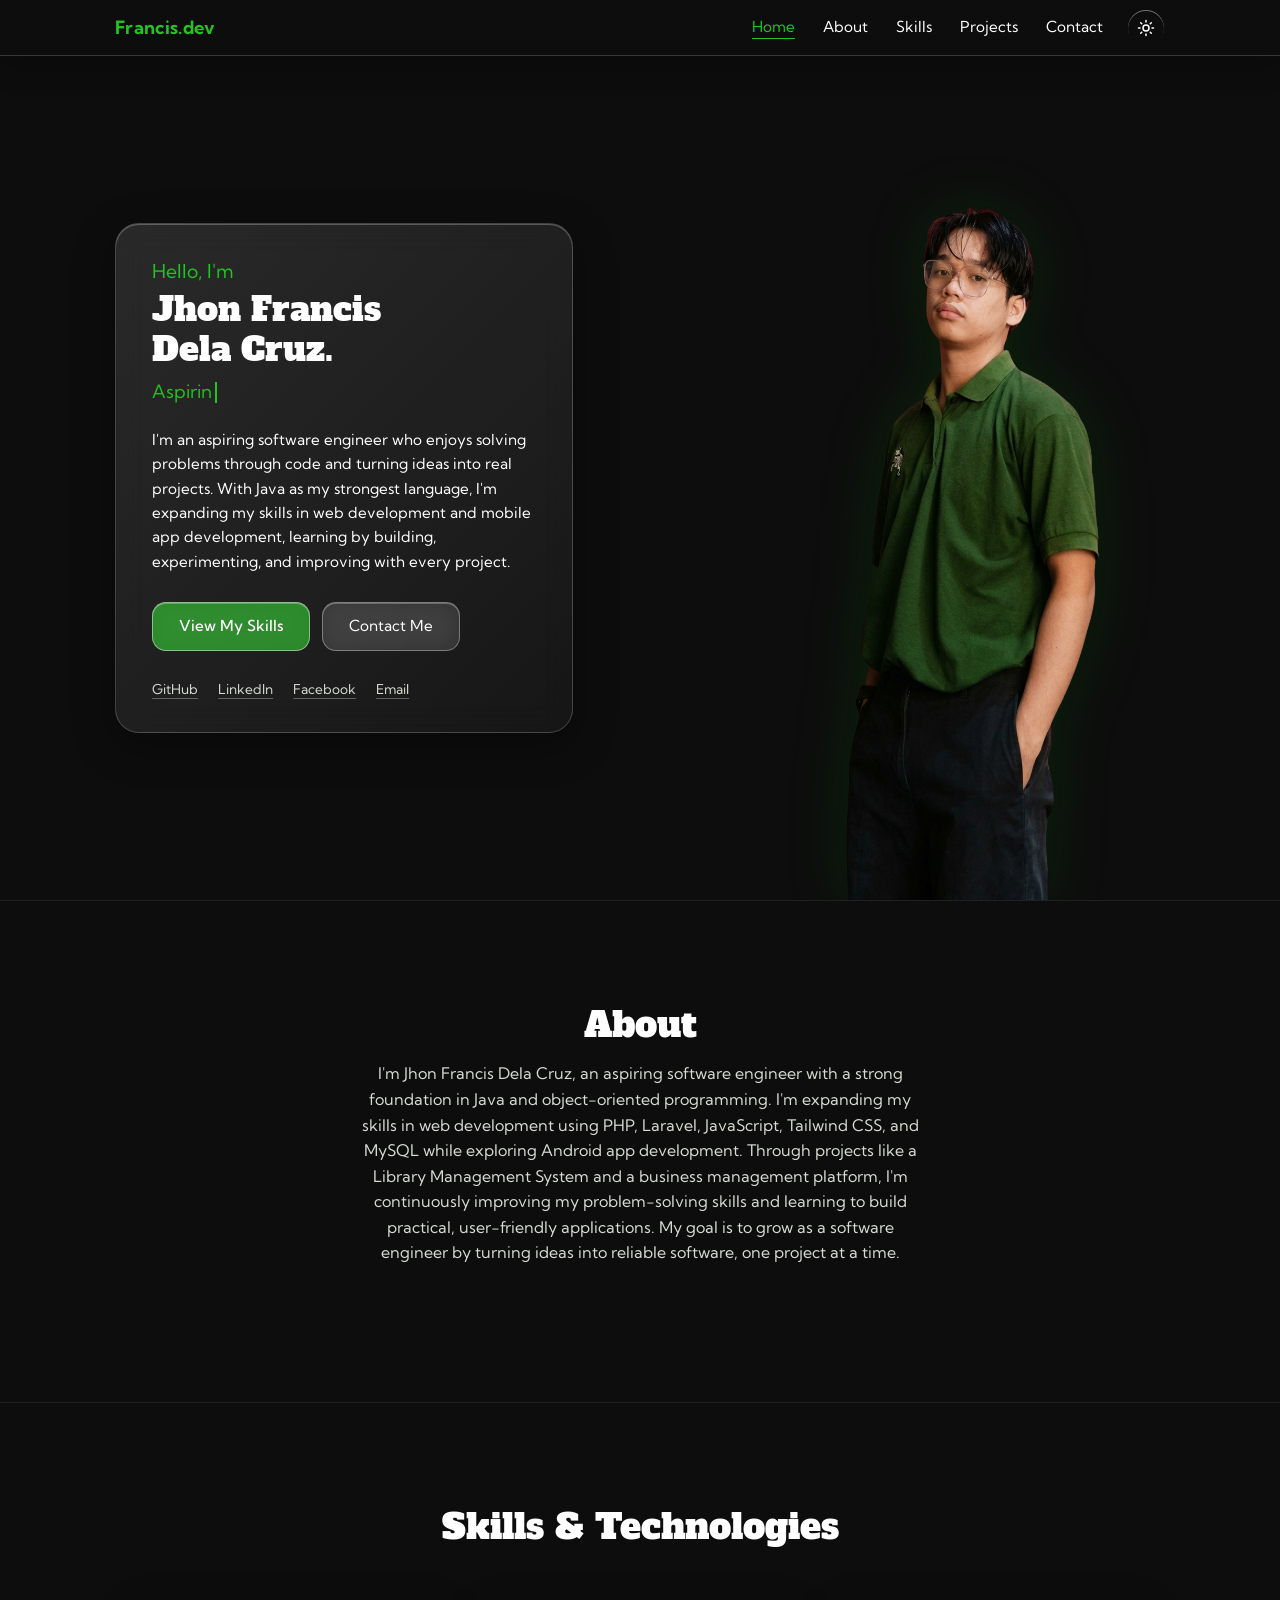
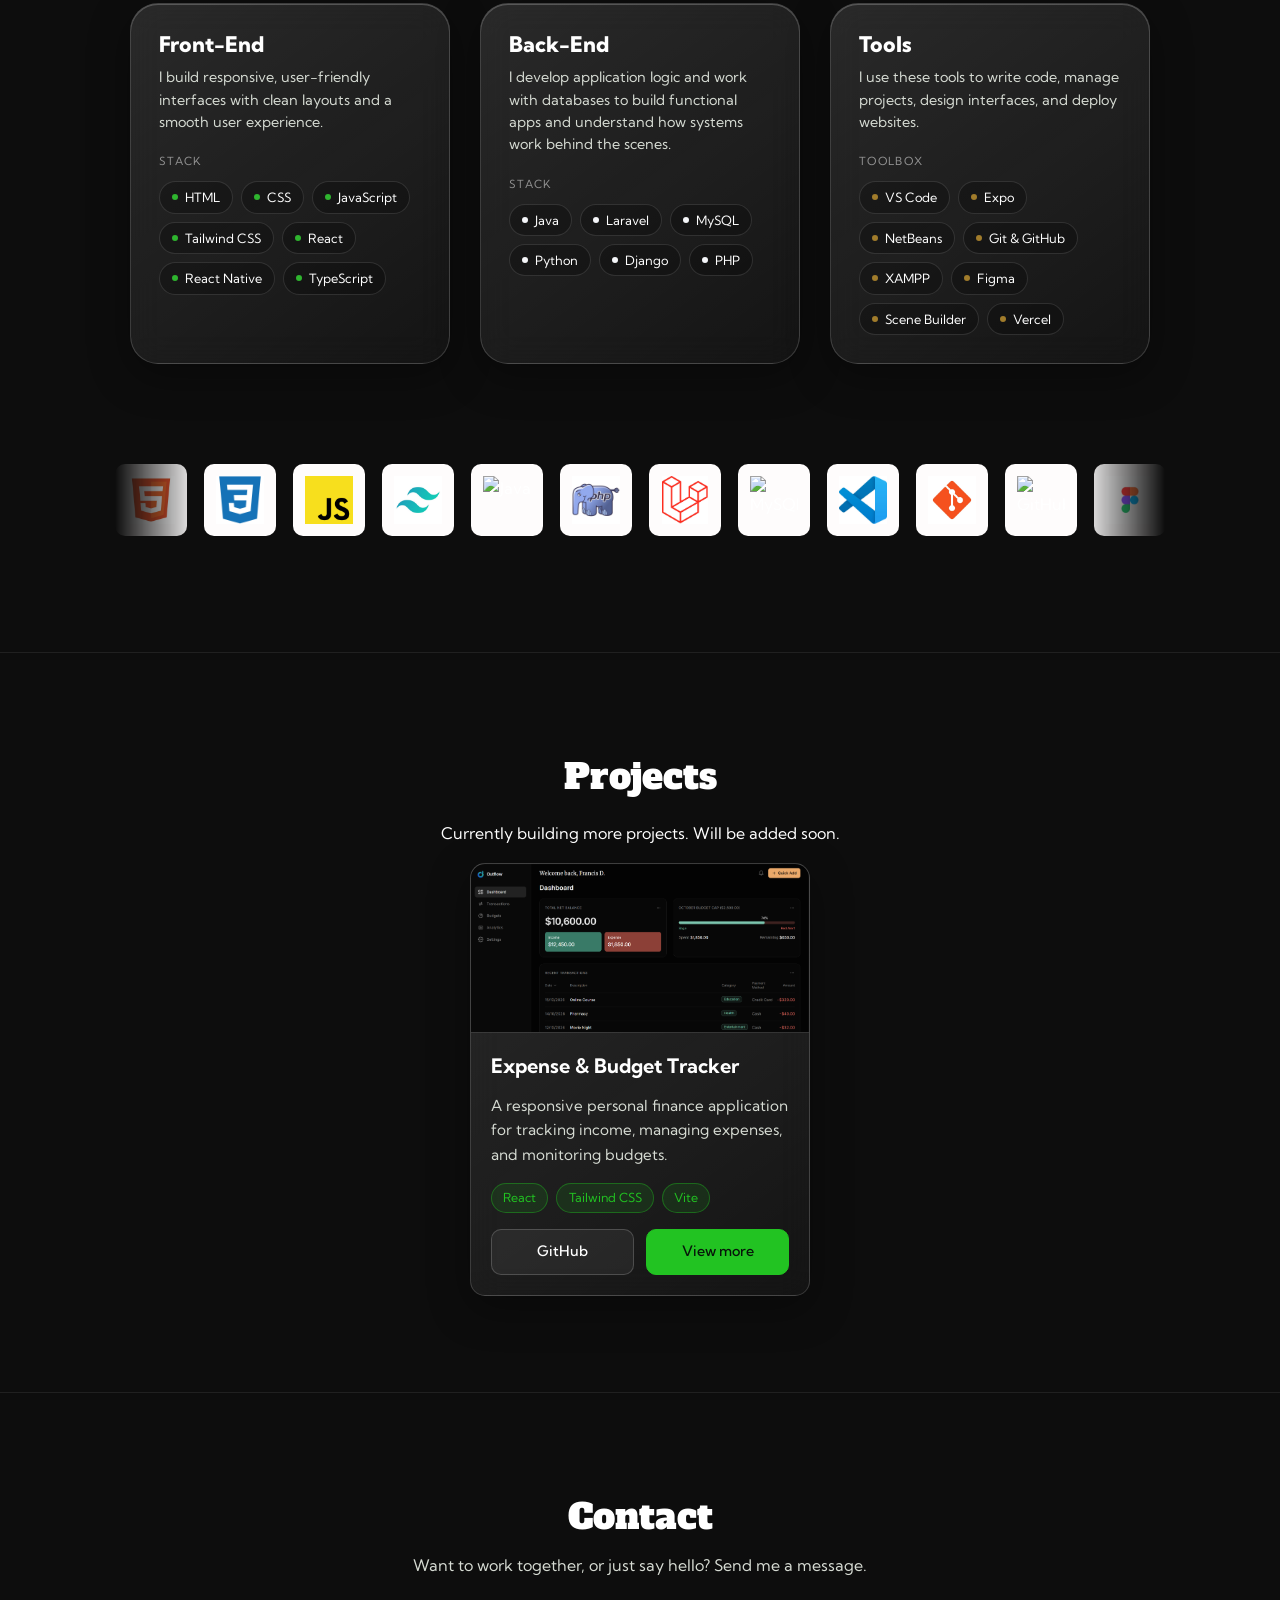
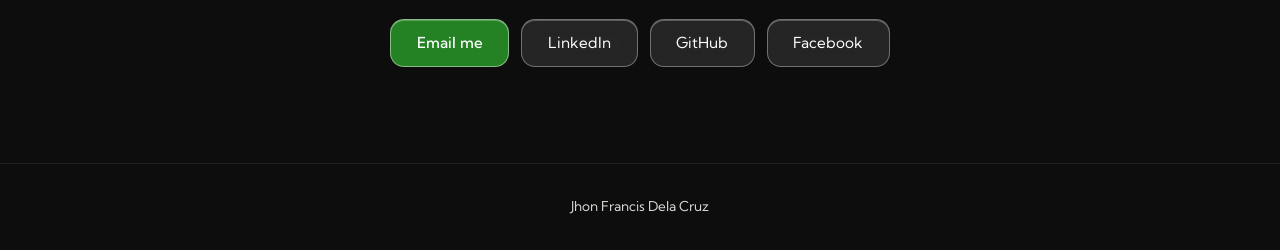
==== commit dd65d22f: "I improve the projects page" ====
--- a/index.html
+++ b/index.html
@@ -51,11 +51,7 @@
       <p class="hero__greeting">Hello, I'm</p>
       <h1 class="hero__name">Jhon Francis <br>Dela Cruz.</h1>
       <p class="hero__role" aria-label="Aspiring Full Stack Developer">
-        <span id="typed" aria-hidden="true" 
-        data-roles="Aspiring Software Engineer|
-        Mobile App Learner|
-        Java Programmer|
-        Web Builder">Aspiring Software Engineer</span><span class="hero__cursor" aria-hidden="true"></span>
+        <span id="typed" aria-hidden="true" data-roles="Aspiring Software Engineer|Mobile App Learner|Java Programmer|Web Builder">Aspiring Software Engineer</span><span class="hero__cursor" aria-hidden="true"></span>
       </p>
 
       <p class="hero__bio">
@@ -142,7 +138,6 @@
             <li>VS Code</li>
             <li>Expo</li>
             <li>NetBeans</li>
-            <li>NetBeans</li>
             <li>Git & GitHub</li>
             <li>XAMPP</li>
             <li>Figma</li>
@@ -211,7 +206,7 @@
         </div>
 
         <div class="project-links">
-            <a href="https://github.com/JhonFrancisDelaCruz/Expense-Tracker.git"
+            <a href="https://github.com/JhonFrancisDelaCruz/Expense-Tracker"
                target="_blank"
                rel="noopener noreferrer">
                 GitHub
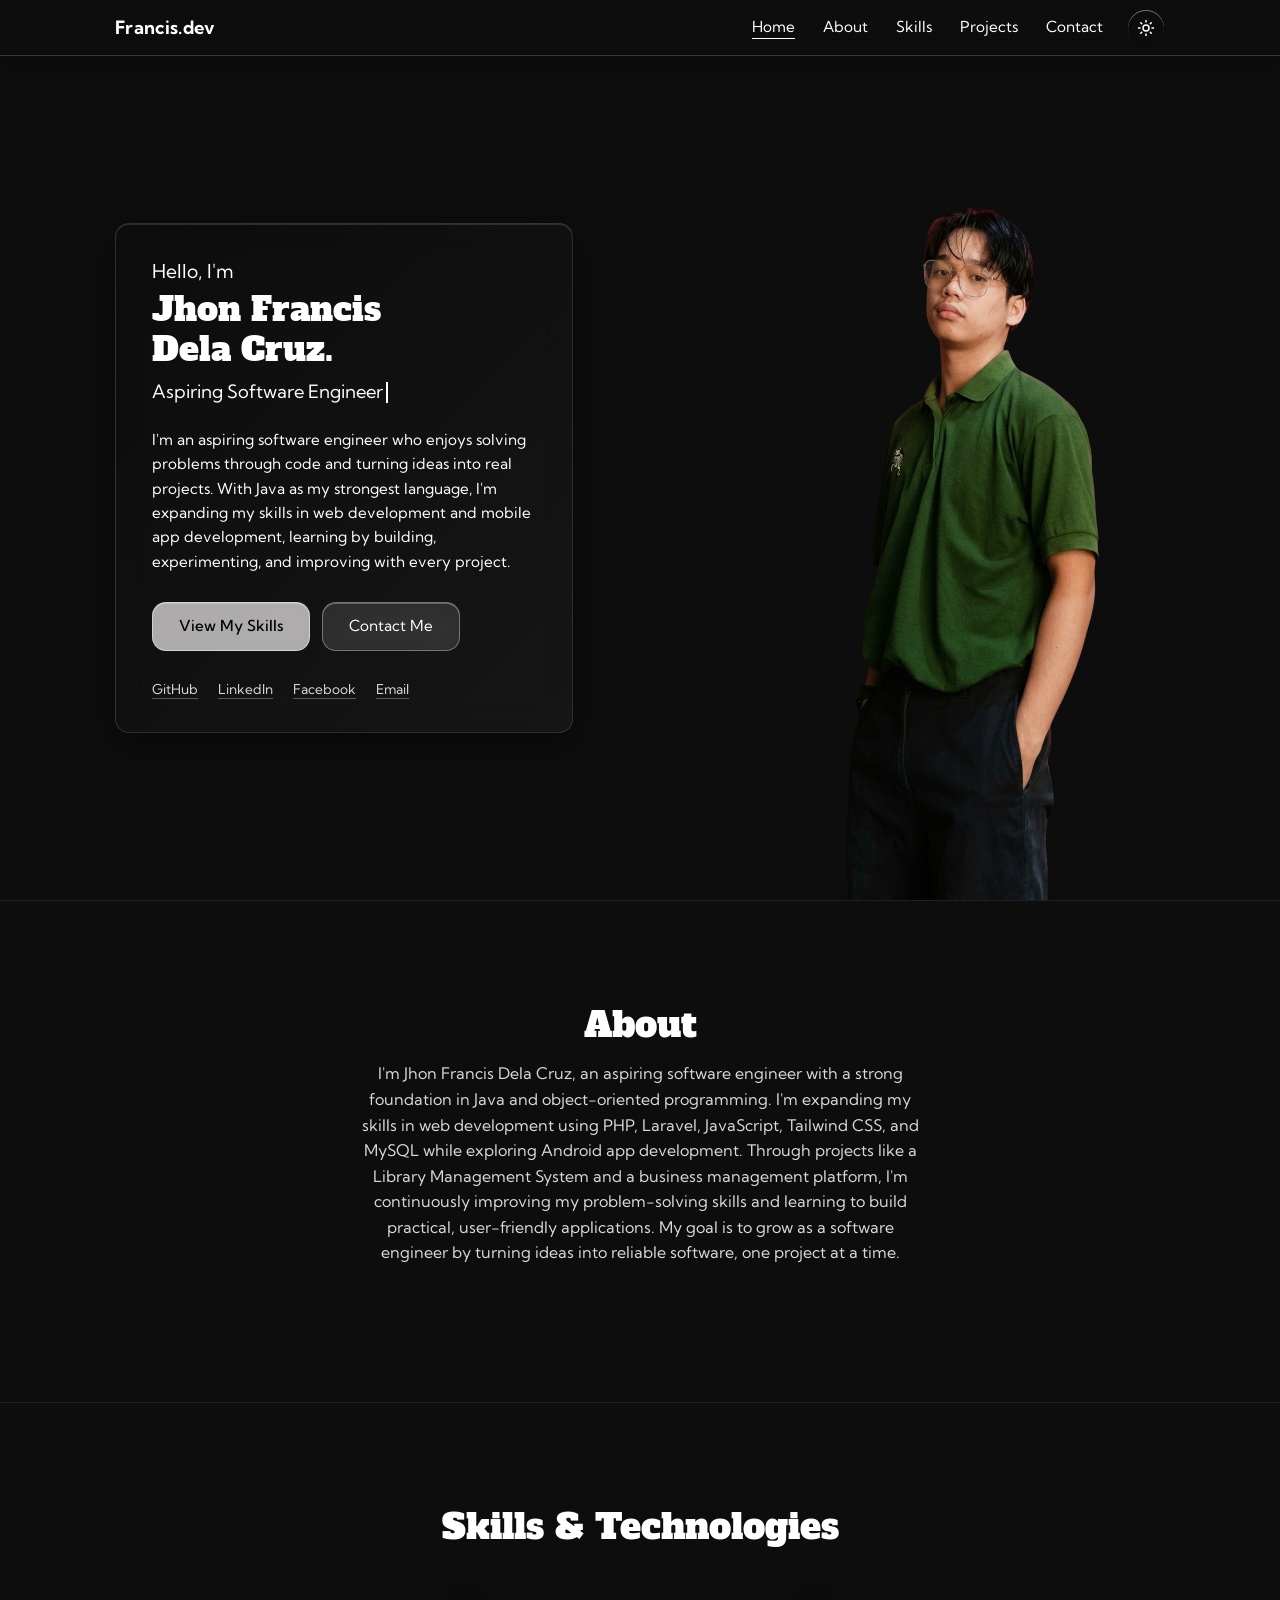
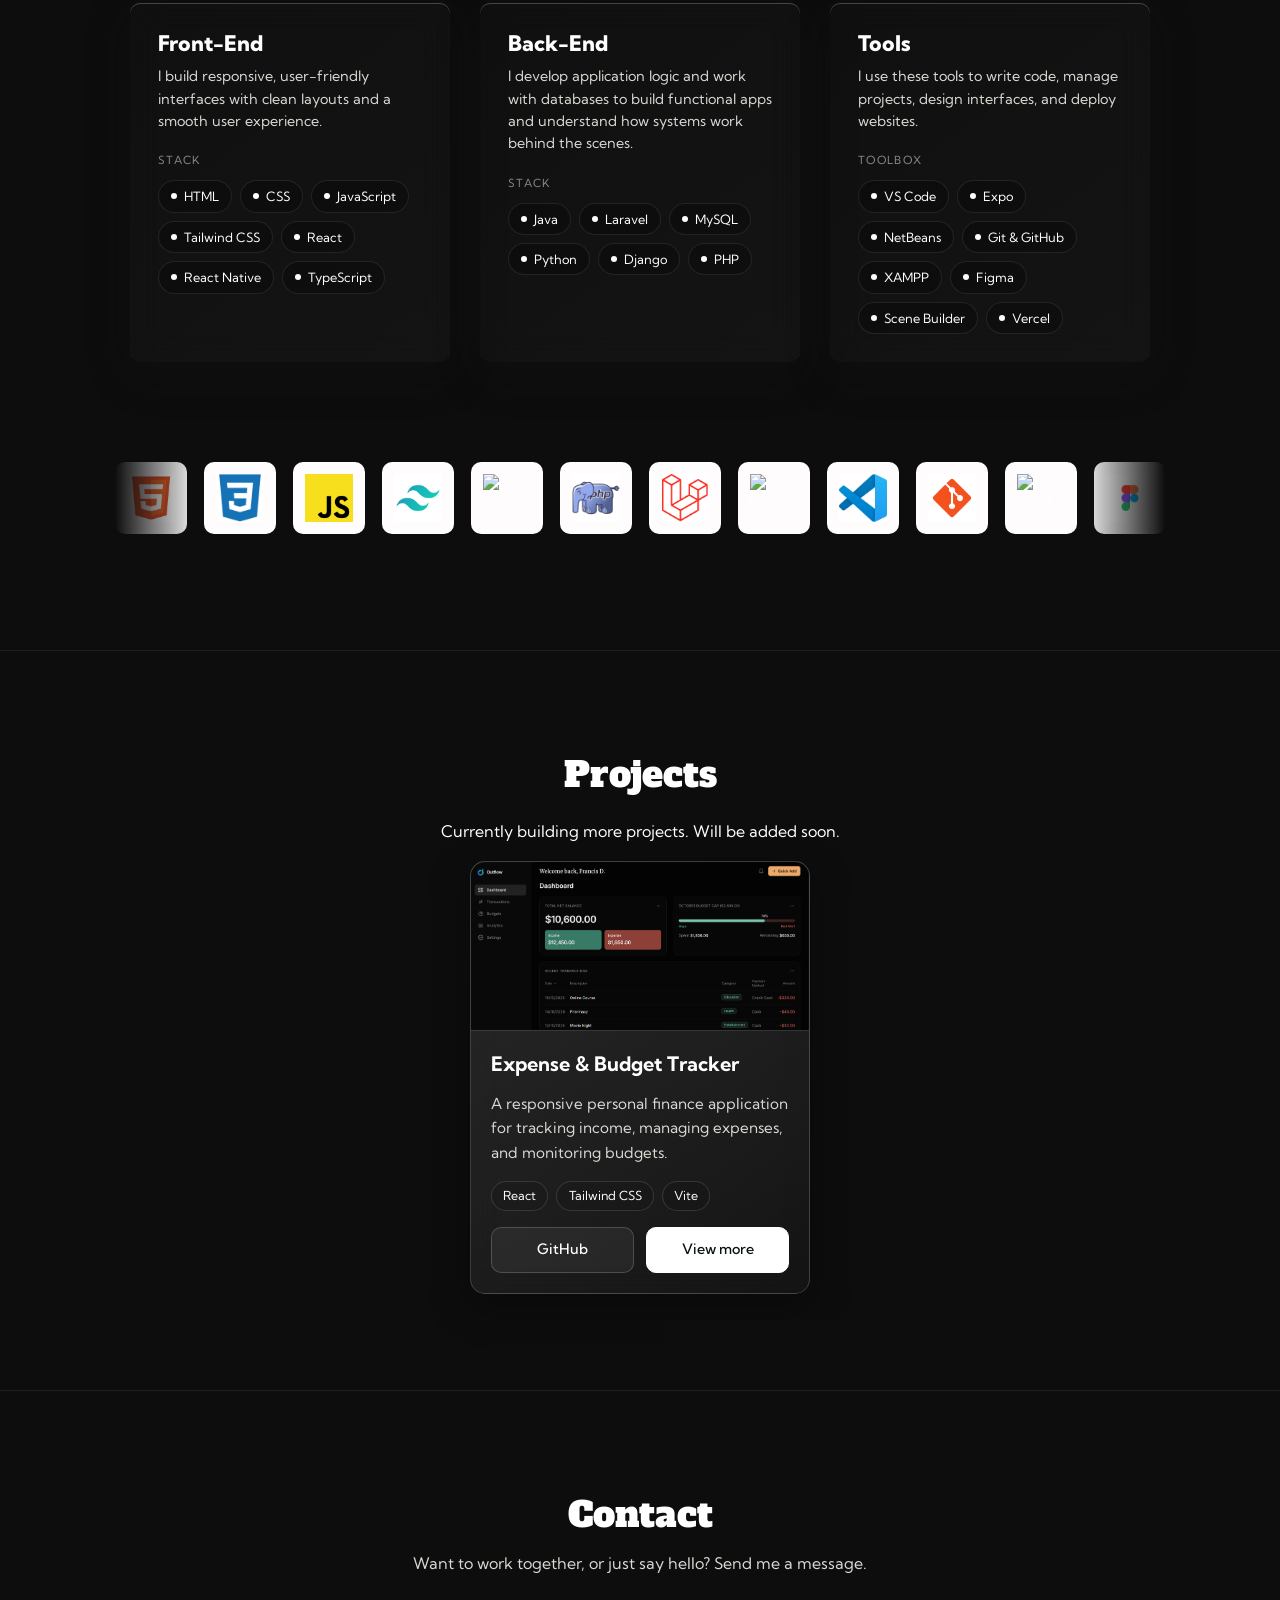
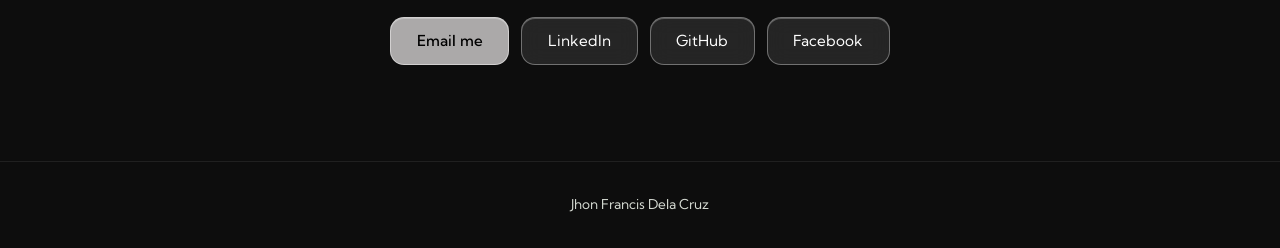
==== commit 49298156: "improve the design" ====
--- a/index.html
+++ b/index.html
@@ -29,10 +29,10 @@
   <header class="hero" id="home">
     <div class="hero__circle" aria-hidden="true"></div>
 
-    <nav class="nav" aria-label="Main">
+    <nav class="nav" aria-label="Main" id="mainNav">
       <a class="nav__logo" href="#home">Francis.dev</a>
       <div class="nav__right">
-        <ul class="nav__links">
+        <ul class="nav__links" id="navLinks">
           <li><a href="#home">Home</a></li>
           <li><a href="#about">About</a></li>
           <li><a href="#skills">Skills</a></li>
@@ -43,6 +43,11 @@
         <button class="theme-toggle" id="themeToggle" type="button" aria-label="Switch to light mode" title="Switch to light mode">
           <svg class="theme-toggle__sun" viewBox="0 0 24 24" fill="none" stroke="currentColor" stroke-width="2" stroke-linecap="round" stroke-linejoin="round" aria-hidden="true"><circle cx="12" cy="12" r="4"/><path d="M12 2v2M12 20v2M4.93 4.93l1.41 1.41M17.66 17.66l1.41 1.41M2 12h2M20 12h2M4.93 19.07l1.41-1.41M17.66 6.34l1.41-1.41"/></svg>
           <svg class="theme-toggle__moon" viewBox="0 0 24 24" fill="none" stroke="currentColor" stroke-width="2" stroke-linecap="round" stroke-linejoin="round" aria-hidden="true"><path d="M21 12.79A9 9 0 1 1 11.21 3a7 7 0 0 0 9.79 9.79z"/></svg>
+        </button>
+
+        <!-- Hamburger (mobile only) -->
+        <button class="nav__burger" id="navBurger" type="button" aria-label="Open menu" aria-expanded="false" aria-controls="navLinks">
+          <span></span><span></span><span></span>
         </button>
       </div>
     </nav>
@@ -76,7 +81,7 @@
 
     <div class="hero__visual">
       <h2 class="hero__title"></h2>
-      <img class="hero__photo" src="assets/images/Profile.png" alt="Portrait of Francis in a green polo shirt">
+      <img class="hero__photo" src="assets/images/Profile.png" width="848" height="1252" fetchpriority="high" alt="Portrait of Francis in a green polo shirt">
     </div>
   </header>
 
@@ -138,7 +143,7 @@
             <li>VS Code</li>
             <li>Expo</li>
             <li>NetBeans</li>
-            <li>Git & GitHub</li>
+            <li>Git &amp; GitHub</li>
             <li>XAMPP</li>
             <li>Figma</li>
             <li>Scene Builder</li>
@@ -192,7 +197,7 @@
         alt="Expense and Budget Tracker dashboard"
     >
     <div class="project-content">
-        <h3>Expense & Budget Tracker</h3>
+        <h3>Expense &amp; Budget Tracker</h3>
         <p>
             A responsive personal finance application
             for tracking income, managing expenses,
@@ -211,7 +216,7 @@
                rel="noopener noreferrer">
                 GitHub
             </a>
-            <a href="BudgetTracker.html" target="_blank" rel="noopener noreferrer">View more</a>
+            <a href="BudgetTracker.html">View more</a>
         </div>
     </div>
 </div>
@@ -236,13 +241,47 @@
   </footer>
 
   <script>
-    /* Darken the glass navbar a little once the page scrolls */
+    /* ── Nav: auto-hide on desktop (show on hover / at top), darken on scroll ── */
     (function () {
-      var nav = document.querySelector(".nav");
+      var nav = document.getElementById("mainNav");
       if (!nav) return;
-      var update = function () { nav.classList.toggle("is-scrolled", window.scrollY > 20); };
-      update();
-      window.addEventListener("scroll", update, { passive: true });
+
+      /* darken glass once scrolled */
+      var updateScrolled = function () {
+        nav.classList.toggle("is-scrolled", window.scrollY > 20);
+      };
+      updateScrolled();
+      window.addEventListener("scroll", updateScrolled, { passive: true });
+
+      /* auto-hide: only on pointer devices with enough width */
+      var mq = window.matchMedia("(hover: hover) and (min-width: 1025px)");
+
+      var showNav = function () { nav.classList.remove("nav--hidden"); };
+      var hideNav = function () {
+        if (nav.classList.contains("nav--open")) return;
+        nav.classList.add("nav--hidden");
+      };
+
+      var THRESHOLD = 80;
+      var onMouseMove = function (e) {
+        if (e.clientY <= THRESHOLD) showNav();
+      };
+
+      var bind = function () {
+        if (!mq.matches) { showNav(); return; }
+        nav.addEventListener("mouseenter", showNav);
+        nav.addEventListener("mouseleave", hideNav);
+        document.addEventListener("mousemove", onMouseMove);
+      };
+      var unbind = function () {
+        showNav();
+        nav.removeEventListener("mouseenter", showNav);
+        nav.removeEventListener("mouseleave", hideNav);
+        document.removeEventListener("mousemove", onMouseMove);
+      };
+
+      if (mq.matches) bind();
+      mq.addEventListener("change", function (e) { e.matches ? bind() : unbind(); });
     })();
   </script>
   <script>
@@ -275,8 +314,6 @@
         var maxScroll = document.documentElement.scrollHeight - window.innerHeight;
         var progress = maxScroll > 0 ? Math.min(Math.max(y / maxScroll, 0), 1) : 0;
 
-        /* Reading line sits at 35% of the screen and slides to the bottom as you
-           reach the end of the page, so short last sections (Projects, Contact) still get their turn */
         var line = y + window.innerHeight * (0.35 + 0.65 * progress);
 
         var active = items[0];
@@ -322,6 +359,37 @@
       });
     })();
   </script>
+  <script>
+    /* Hamburger menu */
+    (function () {
+      var burger = document.getElementById("navBurger");
+      var nav    = document.getElementById("mainNav");
+      var links  = document.getElementById("navLinks");
+      if (!burger || !nav || !links) return;
+
+      burger.addEventListener("click", function () {
+        var open = nav.classList.toggle("nav--open");
+        burger.setAttribute("aria-expanded", open ? "true" : "false");
+        burger.setAttribute("aria-label", open ? "Close menu" : "Open menu");
+      });
+
+      links.addEventListener("click", function (e) {
+        if (e.target.tagName === "A") {
+          nav.classList.remove("nav--open");
+          burger.setAttribute("aria-expanded", "false");
+          burger.setAttribute("aria-label", "Open menu");
+        }
+      });
+
+      document.addEventListener("click", function (e) {
+        if (!nav.contains(e.target)) {
+          nav.classList.remove("nav--open");
+          burger.setAttribute("aria-expanded", "false");
+          burger.setAttribute("aria-label", "Open menu");
+        }
+      });
+    })();
+  </script>
   <script src="script.js" defer></script>
   <script>
     window.va = window.va || function () { (window.vaq = window.vaq || []).push(arguments); };
--- a/css/style.css
+++ b/css/style.css
@@ -1,8 +1,8 @@
 :root {
   --bg: #0d0d0d;
   --circle: #2c3f2b;
-  --green: #22c322;
-  --green-btn: #2fb52f;
+  --green: #ffffff;
+  --green-btn: #f9fcf9;
   --text-soft: #d6dbd3;
   --text: #ffffff;
   --glow: rgba(2, 116, 0, 0.217);
@@ -53,7 +53,7 @@
 /* Slightly darker glass once the page has scrolled, so links stay readable */
 .nav.is-scrolled {
   background:
-    radial-gradient(ellipse 30% 160% at 0% 0%, rgba(34, 195, 34, 0.22), transparent 70%),
+    radial-gradient(ellipse 30% 160% at 0% 0%, rgba(0, 0, 0, 0.22), transparent 70%),
     rgba(9, 9, 9, 0.55);
   box-shadow: 0 10px 34px rgba(0, 0, 0, 0.4);
 }
@@ -110,20 +110,7 @@
   align-items: center;
   padding-top: var(--nav-h);
 }
-/*
-.hero__circle {
-  position: absolute;
-  width: 122vh;
-  height: 122vh;
-  left: -34vh;
-  top: -6vh;
-  border-radius: 50%;
-  background: var(--circle);
-  z-index: 0;
-}
-
-/* Soft colored glows behind the glass so the blur has something to show */
-/*
+
 .hero::before,
 .hero::after {
   content: "";
@@ -139,7 +126,6 @@
   height: 32vw;
   right: 8%;
   top: 20%;
-  background:   rgba(42, 74, 255, 0.352);
 }
 
 .hero::after {
@@ -147,7 +133,6 @@
   height: 26vw;
   left: 22%;
   bottom: -8%;
-  background: rgba(34, 195, 34, 0.28);
 }
 
 /* Frosted glass panel behind the hero text */
@@ -157,12 +142,12 @@
   margin-left: var(--gutter);
   max-width: 30rem;
   padding: 2rem 2.25rem;
-  background: linear-gradient(135deg, rgba(255, 255, 255, 0.12), rgba(255, 255, 255, 0.04));
-  border: 1px solid rgba(255, 255, 255, 0.18);
-  border-radius: 24px;
+  background: linear-gradient(135deg, rgba(255, 255, 255, 0), rgba(255, 255, 255, 0.04));
+  border: 1px solid rgba(255, 255, 255, 0.13);
+  border-radius: 14px;
   box-shadow:
     0 12px 40px rgba(0, 0, 0, 0.35),
-    inset 0 1px 0 rgba(255, 255, 255, 0.25);
+    inset 0 1px 0 rgba(249, 249, 249, 0.135);
   -webkit-backdrop-filter: blur(16px) saturate(150%);
   backdrop-filter: blur(16px) saturate(150%);
 }
@@ -222,14 +207,14 @@
 }
 
 .btn--primary {
-  background: rgba(47, 181, 47, 0.7);
+  background: rgba(239, 237, 237, 0.7);
   border-color: rgba(255, 255, 255, 0.45);
-  color: var(--text);
+  color: rgb(0, 0, 0);
   font-weight: 500;
 }
 
 .btn--primary:hover {
-  background: rgba(58, 201, 58, 0.9);
+  background: rgba(246, 246, 246, 0.9);
   border-color: var(--text);
 }
 
@@ -290,7 +275,7 @@
   width: auto;
   max-width: 60%;
   z-index: 2;
-  filter: drop-shadow(0 0 28px var(--glow));
+
 }
 
 /* ---------- JavaScript-driven effects ---------- */
@@ -351,7 +336,7 @@
 }
 
 /* ---------- Tablet / mobile ---------- */
-@media (max-width: 800px) {
+@media (max-width: 960px) {
   .nav {
     padding: 0.75rem 1.5rem;
     flex-wrap: wrap;
@@ -368,6 +353,7 @@
     flex-wrap: wrap;
   }
 
+  /* Photo goes on top, text card below it */
   .hero {
     flex-direction: column;
     align-items: stretch;
@@ -383,33 +369,41 @@
     border-radius: 0 0 50% 50% / 0 0 22% 22%;
   }
 
+  .hero__visual {
+    order: -1;                       /* before the text */
+    position: relative;
+    top: auto;
+    right: auto;
+    bottom: auto;
+    width: 100%;
+    height: auto;
+    margin-top: 0;
+    padding-top: calc(var(--nav-h) + 1rem);
+    display: flex;
+    justify-content: center;
+  }
+
+  .hero__title {
+    display: none;                   /* empty heading, nothing to show */
+  }
+
+  .hero__photo {
+    position: relative;
+    right: auto;
+    bottom: auto;
+    transform: none;
+    display: block;
+    width: auto;
+    height: auto;
+    max-width: min(70vw, 340px);     /* scales with the screen */
+    max-height: 48svh;               /* never taller than half the screen */
+    object-fit: contain;
+  }
+
   .hero__text {
-    margin: 6.5rem 1rem 1.5rem;
+    margin: 0 1rem 2rem;
     padding: 1.5rem;
     max-width: none;
-  }
-
-  .hero__visual {
-    position: relative;
-    top: auto;
-    bottom: auto;
-    width: 100%;
-    height: 55vh;
-    margin-top: auto;
-  }
-
-  .hero__title {
-    top: 1rem;
-    left: 50%;
-    transform: translateX(-50%);
-    font-size: clamp(2.8rem, 14vw, 4.5rem);
-  }
-
-  .hero__photo {
-    right: 50%;
-    transform: translateX(50%);
-    height: 100%;
-    max-width: 80%;
   }
 }
 
@@ -444,14 +438,14 @@
   display: flex;
   flex-direction: column;
   padding: 1.5rem;
-  background: #151515;
-  border: 1px solid rgba(255, 255, 255, 0.1);
-  border-radius: 12px;
+  background: #15151518;
+  border: 1px solid rgba(255, 255, 255, 0.089);
+  border-radius: 10px;
   transition: border-color 0.2s ease;
 }
 
 .card:hover {
-  border-color: rgba(34, 195, 34, 0.6);
+  border-color: rgba(238, 242, 238, 0.6);
 }
 
 .card h3 {
@@ -479,7 +473,7 @@
 }
 
 .card__link:hover {
-  color: #3ad63a;
+  color: #fbfbfb;
 }
 
 .card__link:focus-visible {
@@ -501,7 +495,7 @@
   font-size: 0.8rem;
   color: var(--text-soft);
   background: rgba(34, 195, 34, 0.1);
-  border: 1px solid rgba(34, 195, 34, 0.25);
+  border: 1px solid rgba(242, 244, 242, 0.25);
   border-radius: 999px;
 }
 
@@ -529,10 +523,10 @@
   max-width: 100%;
   padding: 28px;
   text-align: left;
-  border-radius: 28px;
-  background: linear-gradient(145deg, rgba(255, 255, 255, 0.12), rgba(255, 255, 255, 0.03));
-  border: 1px solid rgba(255, 255, 255, 0.16);
-  box-shadow:0 12px 40px rgba(0, 0, 0, 0.35),inset 0 1px 0 rgba(255, 255, 255, 0.22);
+  border-radius: 10px;
+  background: linear-gradient(145deg, rgba(255, 255, 255, 0.014), rgba(255, 255, 255, 0.03));
+  border: rgba(255, 255, 255, 0.021);
+  box-shadow:0 12px 40px rgba(20, 20, 20, 0.35),inset 0 1px 0 rgba(255, 255, 255, 0.22);
   -webkit-backdrop-filter: blur(16px) saturate(150%);
   backdrop-filter: blur(16px) saturate(150%);
   transition: transform 0.3s ease, border-color 0.3s ease, box-shadow 0.3s ease;
@@ -540,15 +534,15 @@
 
 .skillCard > * { position: relative; }
 
-.skillCard--front { --accent-rgb: 47, 181, 47; }
-.skillCard--back  { --accent-rgb: 245, 246, 249; }
-.skillCard--tools { --accent-rgb: 161, 124, 43; }
+.skillCard--front { --accent-rgb: 255, 255, 255; }
+.skillCard--back  { --accent-rgb: 255, 255, 255; }
+.skillCard--tools { --accent-rgb: 255, 255, 255; }
 
 .skillCard:hover {
   transform: translateY(-6px);
   border-color: rgba(var(--accent-rgb), 0.65);
   box-shadow:
-    0 20px 50px rgba(0, 0, 0, 0.45),
+    0 20px 50px rgba(60, 60, 60, 0.288),
     0 0 0 1px rgba(var(--accent-rgb), 0.2);
 }
 
@@ -608,7 +602,7 @@
   font-size: 0.8rem;
   color: var(--text);
   background: rgba(0, 0, 0, 0.25);
-  border: 1px solid rgba(255, 255, 255, 0.12);
+  border: 1px solid rgba(255, 255, 255, 0.091);
   border-radius: 20px;
 }
 
@@ -720,7 +714,7 @@
   height: 38px;
   padding: 0;
   color: var(--text);
-  background: rgba(255, 255, 255, 0);
+  background: rgba(7, 7, 7, 0.023);
   border: 1px solid rgba(255, 255, 255, 0);
   border-radius: 90%;
   box-shadow: inset 0 1px 0 rgba(255, 255, 255, 0.42);
@@ -759,11 +753,11 @@
 [data-theme="light"] {
   color-scheme: light;
   --bg: #ede8e8;
-  --green: #178a17;
-  --green-btn: #1f9d1f;
-  --text-soft: #425042;
-  --text: #14211a;
-  --glow: rgba(13, 228, 38, 0.345);
+  --green: #1b1c1b;
+  --green-btn: #010101;
+  --text-soft: #535252;
+  --text: #0b0b0b;
+  --glow: rgba(255, 255, 255, 0.345);
 }
 
 /* Navbar */
@@ -802,9 +796,9 @@
 
 /* Buttons */
 [data-theme="light"] .btn {
-  background: rgba(255, 255, 255, 0.6);
-  border-color: rgba(8, 8, 8, 0.15);
-  box-shadow: inset 0 1px 0 rgba(255, 255, 255, 0.8);
+  background: rgba(253, 253, 253, 0.6);
+  border-color: rgba(12, 12, 12, 0.15);
+  box-shadow: inset 0 1px 0 rgba(197, 193, 193, 0.8);
 }
 
 [data-theme="light"] .btn:hover {
@@ -812,18 +806,18 @@
 }
 
 [data-theme="light"] .btn--primary {
-  background: rgba(28, 150, 28, 0.92);
+  background: rgba(47, 48, 47, 0.92);
   border-color: rgba(0, 0, 0, 0.1);
   color: #fff;
 }
 
 [data-theme="light"] .btn--primary:hover {
-  background: rgba(22, 130, 22, 1);
+  background: rgb(2, 2, 2);
   border-color: rgba(0, 0, 0, 0.2);
 }
 
 [data-theme="light"] .theme-toggle {
-  background: rgba(255, 255, 255, 0.6);
+  background: rgba(254, 254, 254, 0.916);
   border-color: rgba(0, 0, 0, 0.15);
   box-shadow: inset 0 1px 0 rgba(255, 255, 255, 0.8);
 }
@@ -835,9 +829,9 @@
 }
 
 /* Skill cards */
-[data-theme="light"] .skillCard--front { --accent-rgb: 47, 181, 47; }
-[data-theme="light"] .skillCard--back  { --accent-rgb: 8, 20, 9; }
-[data-theme="light"] .skillCard--tools { --accent-rgb: 161, 124, 43; }
+[data-theme="light"] .skillCard--front { --accent-rgb: 0, 0, 0; }
+[data-theme="light"] .skillCard--back  { --accent-rgb: 0, 0, 0; }
+[data-theme="light"] .skillCard--tools { --accent-rgb: 0, 0, 0; }
 
 
 [data-theme="light"] .skillCard {
@@ -869,14 +863,209 @@
   box-shadow: 0 4px 12px rgba(0, 0, 0, 0.08);
 }
 
-@media (max-width: 800px) {
+/* ---------- Nav: auto-hide (desktop) ---------- */
+.nav {
+  transition: background-color 0.3s ease, box-shadow 0.3s ease,
+              opacity 0.35s ease, transform 0.35s ease;
+}
+
+/* Hidden state: slide up & fade out */
+.nav--hidden {
+  opacity: 0;
+  transform: translateY(-110%);
+  pointer-events: none;
+}
+
+/* ===== Hamburger button (mobile only) ===== */
+.nav__burger {
+  display: none; /* shown only on mobile via media query */
+  flex-direction: column;
+  justify-content: center;
+  gap: 5px;
+  width: 36px;
+  height: 36px;
+  padding: 6px;
+  background: transparent;
+  border: none;
+  cursor: pointer;
+  z-index: 60;
+  flex-shrink: 0;
+}
+
+.nav__burger span {
+  display: block;
+  width: 100%;
+  height: 2px;
+  background: var(--text);
+  border-radius: 2px;
+  transition: transform 0.3s ease, opacity 0.3s ease;
+  transform-origin: center;
+}
+
+/* Animated X when open */
+.nav--open .nav__burger span:nth-child(1) { transform: translateY(7px) rotate(45deg); }
+.nav--open .nav__burger span:nth-child(2) { opacity: 0; transform: scaleX(0); }
+.nav--open .nav__burger span:nth-child(3) { transform: translateY(-7px) rotate(-45deg); }
+
+/* ===== Project Modal ===== */
+.proj-modal {
+  position: fixed;
+  inset: 0;
+  z-index: 200;
+  display: flex;
+  align-items: center;
+  justify-content: center;
+  padding: 1rem;
+}
+
+.proj-modal[hidden] { display: none; }
+
+.proj-modal__backdrop {
+  position: absolute;
+  inset: 0;
+  background: rgba(0, 0, 0, 0.75);
+  -webkit-backdrop-filter: blur(6px);
+  backdrop-filter: blur(6px);
+  cursor: pointer;
+}
+
+.proj-modal__box {
+  position: relative;
+  z-index: 1;
+  width: min(960px, 95vw);
+  height: min(88vh, 800px);
+  background: var(--bg);
+  border: 1px solid rgba(255, 255, 255, 0.15);
+  border-radius: 18px;
+  overflow: hidden;
+  box-shadow: 0 24px 80px rgba(0, 0, 0, 0.6);
+  display: flex;
+  flex-direction: column;
+}
+
+.proj-modal__close {
+  position: absolute;
+  top: 0.75rem;
+  right: 0.9rem;
+  z-index: 10;
+  width: 36px;
+  height: 36px;
+  border: none;
+  border-radius: 50%;
+  background: rgba(255, 255, 255, 0.12);
+  color: var(--text);
+  font-size: 1rem;
+  cursor: pointer;
+  display: grid;
+  place-items: center;
+  transition: background 0.2s ease, transform 0.2s ease;
+}
+
+.proj-modal__close:hover {
+  background: rgba(255, 255, 255, 0.22);
+  transform: scale(1.1);
+}
+
+.proj-modal__frame {
+  flex: 1;
+  width: 100%;
+  height: 100%;
+  border: none;
+}
+
+[data-theme="light"] .proj-modal__backdrop {
+  background: rgba(0, 0, 0, 0.5);
+}
+
+[data-theme="light"] .proj-modal__box {
+  border-color: rgba(0, 0, 0, 0.1);
+  box-shadow: 0 24px 80px rgba(0, 0, 0, 0.2);
+}
+
+[data-theme="light"] .proj-modal__close {
+  background: rgba(0, 0, 0, 0.07);
+  color: var(--text);
+}
+
+[data-theme="light"] .proj-modal__close:hover {
+  background: rgba(0, 0, 0, 0.14);
+}
+
+/* ===== Mobile / tablet nav overrides (burger menu) ===== */
+@media (max-width: 1024px) {
+  /* Show hamburger */
+  .nav__burger { display: flex; }
+
+  /* Nav never auto-hides on mobile */
+  .nav--hidden {
+    opacity: 1;
+    transform: none;
+    pointer-events: auto;
+  }
+
+  /* Hide links by default; show as dropdown when open */
+  .nav__links {
+    display: none;
+    position: absolute;
+    top: 100%;
+    left: 0;
+    right: 0;
+    flex-direction: column;
+    gap: 0;
+    background: rgba(13, 13, 13, 0.96);
+    -webkit-backdrop-filter: blur(16px);
+    backdrop-filter: blur(16px);
+    border-bottom: 1px solid rgba(255, 255, 255, 0.12);
+    padding: 0.5rem 0;
+    z-index: 50;
+  }
+
+  [data-theme="light"] .nav__links {
+    background: rgba(237, 232, 232, 0.97);
+    border-bottom-color: rgba(0, 0, 0, 0.1);
+  }
+
+  .nav--open .nav__links {
+    display: flex;
+  }
+
+  .nav__links li { width: 100%; }
+
+  .nav__links a {
+    display: block;
+    padding: 0.85rem 1.5rem;
+    font-size: 1rem;
+    border-bottom: none;
+  }
+
+  .nav__links a:hover,
+  .nav__links a.is-active {
+    background: rgba(12, 12, 12, 0.1);
+    color: black;
+  }
+
+  /* Keep logo & right controls in a single row */
+  .nav {
+    position: fixed;
+    flex-wrap: nowrap;
+    padding: 0.6rem 1rem;
+    row-gap: 0;
+  }
+
   .nav__right {
-    gap: 1rem;
-    flex-wrap: wrap;
-  }
-}
-
-/* ---------- Reduced motion ---------- */
+    gap: 0.75rem;
+    flex-wrap: nowrap;
+  }
+}
+
+/* ---------- Reduced-motion: disable nav slide ---- */
+@media (prefers-reduced-motion: reduce) {
+  .nav { transition: background-color 0.3s ease, box-shadow 0.3s ease; }
+  .nav--hidden { opacity: 1; transform: none; pointer-events: auto; }
+  .nav__burger span { transition: none; }
+}
+
+
 @media (prefers-reduced-motion: reduce) {
   html { scroll-behavior: auto; }
   .btn { transition: none; }
--- a/css/projects.css
+++ b/css/projects.css
@@ -1,9 +1,3 @@
-/* ==========================================================
-   Project cards
-   Uses the site's own variables from style.css (--text, --text-soft,
-   --green), so dark and light mode both work. Nothing in :root is
-   redefined here, so it can't override your theme.
-   ========================================================== */
 
 .projects-grid,
 .project-card {
@@ -117,8 +111,8 @@
   border-radius: 999px;
   font-size: 0.78rem;
   color: var(--green);
-  background: rgba(var(--accent-rgb), 0.12);
-  border: 1px solid rgba(var(--accent-rgb), 0.4);
+  background: rgba(0, 0, 0, 0.08);
+  border: 1px solid rgba(255, 255, 255, 0.128);
 }
 
 /* ---------- Buttons (stay at the bottom of the card) ---------- */
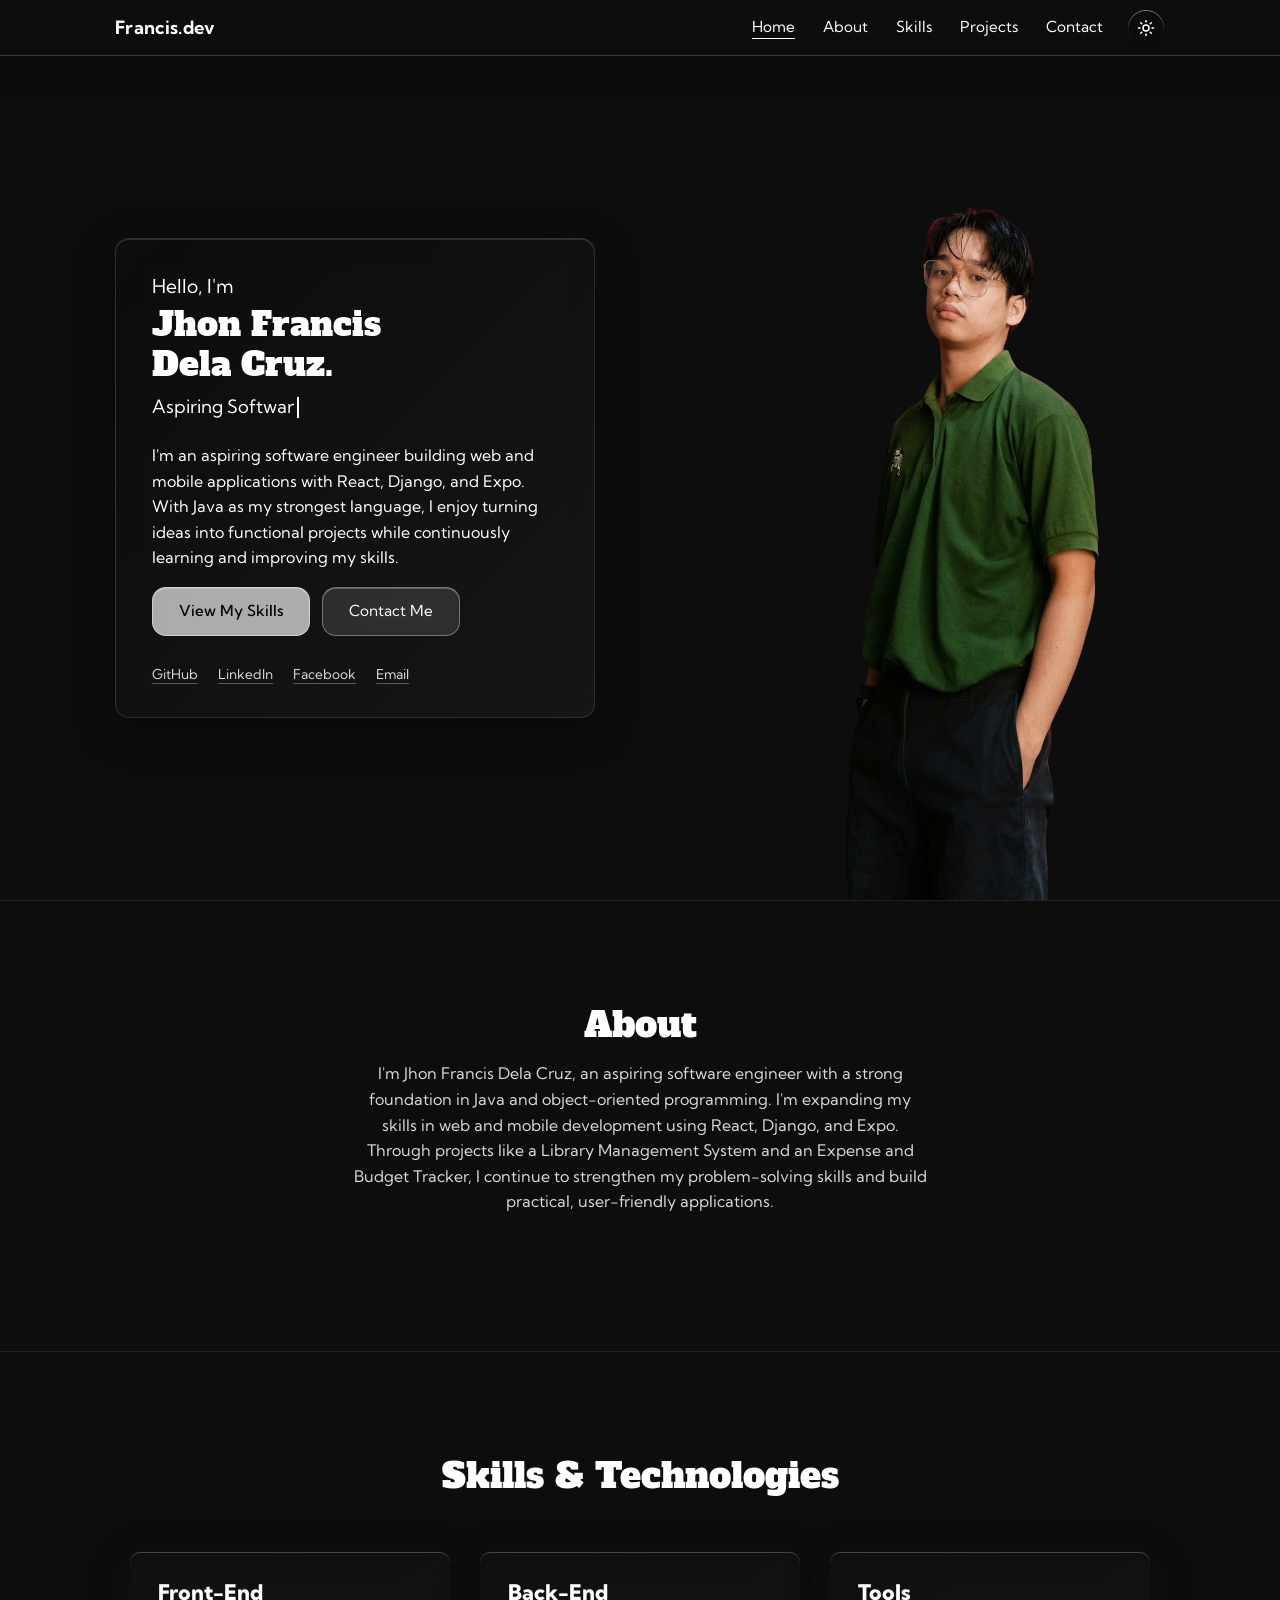
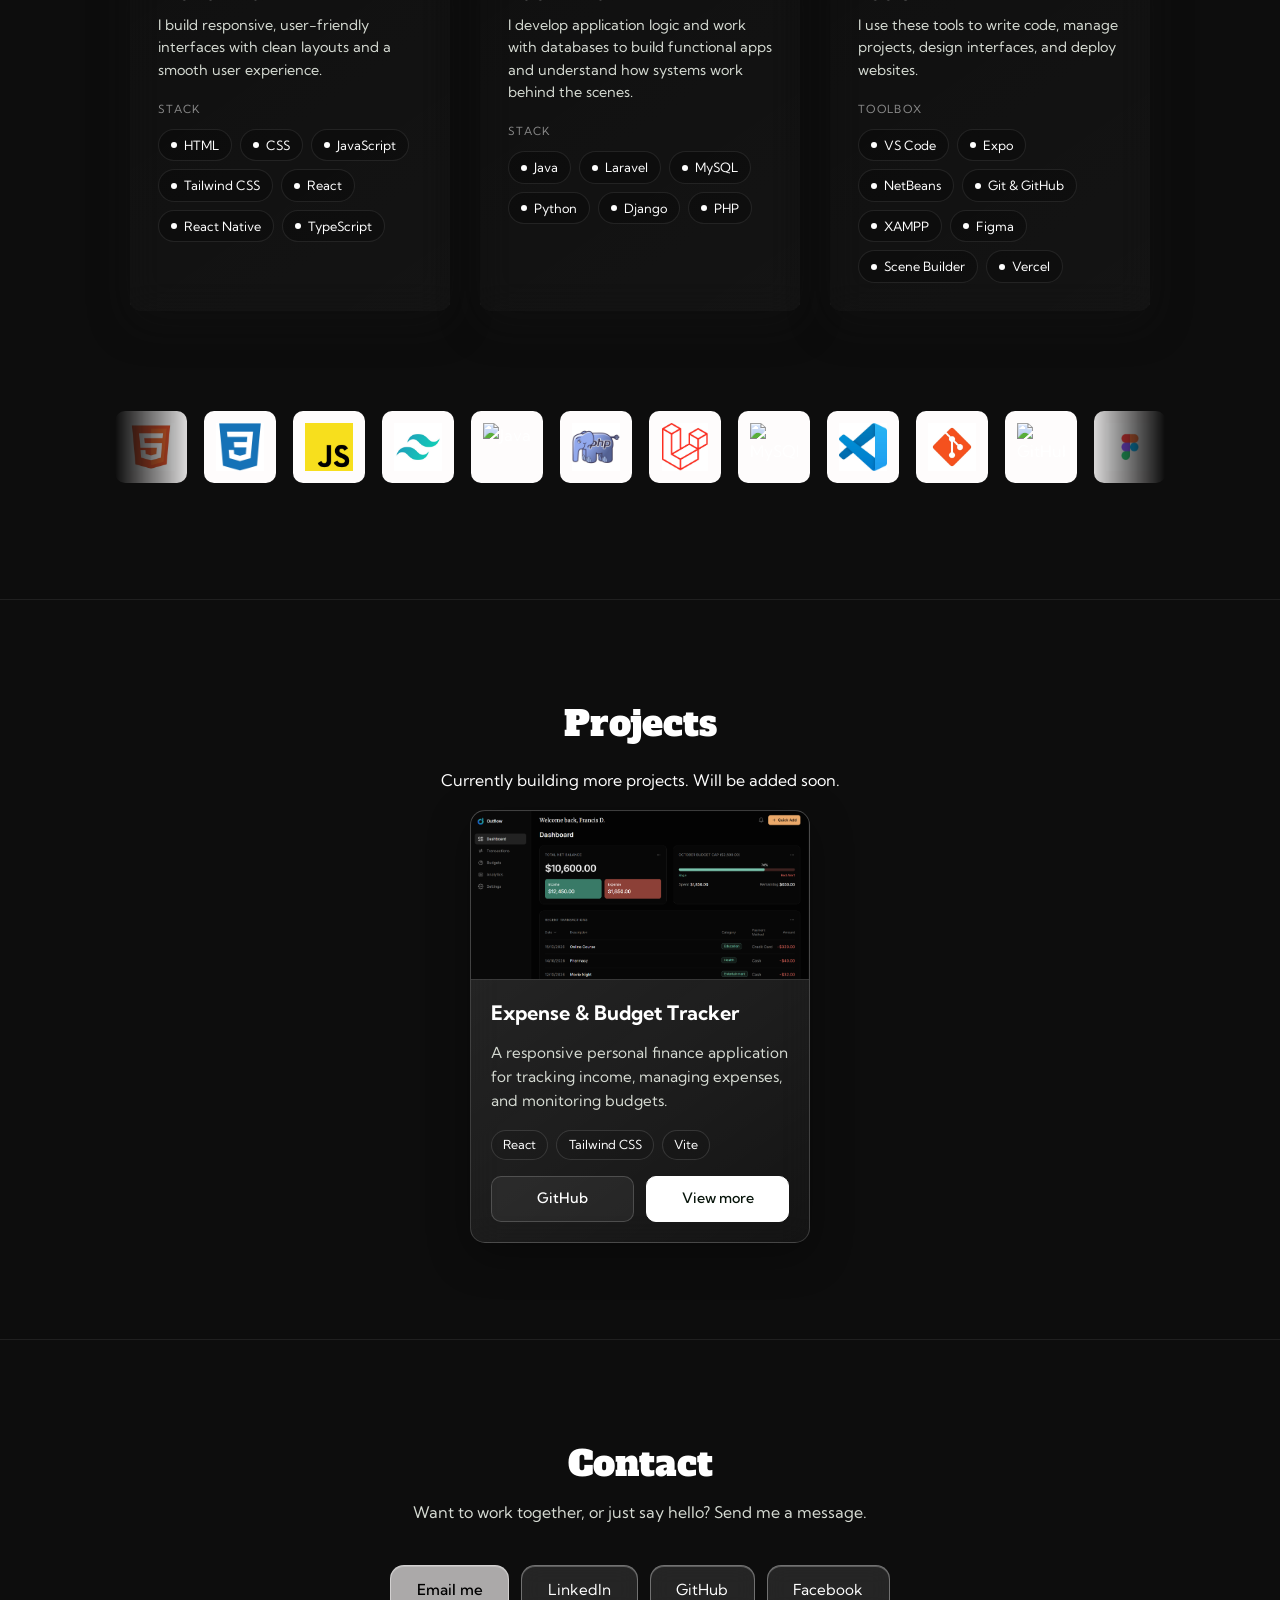
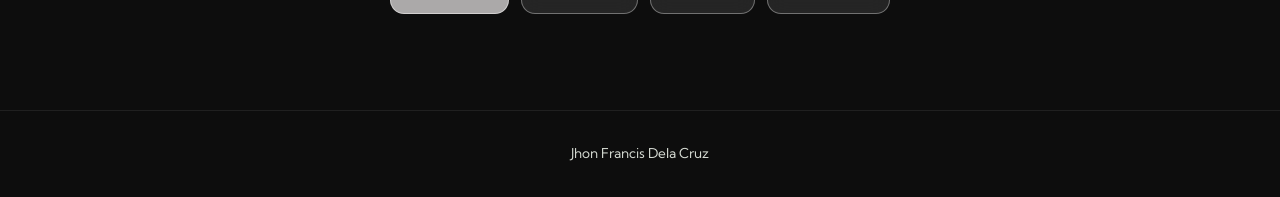
==== commit 1b090cd1: "Improve the header" ====
--- a/index.html
+++ b/index.html
@@ -59,12 +59,12 @@
         <span id="typed" aria-hidden="true" data-roles="Aspiring Software Engineer|Mobile App Learner|Java Programmer|Web Builder">Aspiring Software Engineer</span><span class="hero__cursor" aria-hidden="true"></span>
       </p>
 
-      <p class="hero__bio">
-       I'm an aspiring software engineer who enjoys solving problems through code
-       and turning ideas into real projects. With Java as my strongest language,
-       I'm expanding my skills in web development and mobile app development, learning
-       by building, experimenting, and improving with every project.
-      </p>
+     <p className="hero__bio">
+      I'm an aspiring software engineer building web and mobile applications
+      with <span>React</span>, <span>Django</span>, and <span>Expo</span>.
+      With <span>Java</span> as my strongest language, I enjoy turning ideas
+      into functional projects while continuously learning and improving my skills.
+    </p>
       
       <div class="hero__actions">
         <a class="btn btn--primary" href="#skills">View My Skills</a>
@@ -89,14 +89,12 @@
     <section id="about" class="section">
       <h2 class="section__title">About</h2>
       <p class="section__intro">
-        I'm Jhon Francis Dela Cruz, an aspiring software engineer with a strong foundation
-        in Java and object-oriented programming. I'm expanding my skills in web development
-        using PHP, Laravel, JavaScript, Tailwind CSS, and MySQL while exploring Android app
-        development. Through projects like a Library Management System and a business
-        management platform, I'm continuously improving my problem-solving skills and
-        learning to build practical, user-friendly applications. My goal is to grow as
-        a software engineer by turning ideas into reliable software, one project at a
-        time.
+       I'm Jhon Francis Dela Cruz, an aspiring software engineer with a strong 
+       foundation in Java and object-oriented programming. I'm expanding my 
+       skills in web and mobile development using React, Django, and Expo. 
+       Through projects like a Library Management System and an Expense and 
+       Budget Tracker, I continue to strengthen my problem-solving skills and 
+       build practical, user-friendly applications.
       </p>
     </section>
 
@@ -191,6 +189,9 @@
       <h2 class="section__title">Projects</h2>
       <p>Currently building more projects. Will be added soon.</p>
 
+<!---- PROJECTS ----->
+
+<!--- Outflow Project --->
 <div class="project-card">
     <img
         src="assets/projects/expense-tracker.png"
@@ -221,6 +222,7 @@
     </div>
 </div>
 
+
     </section>
 
     <section id="contact" class="section">
--- a/css/style.css
+++ b/css/style.css
@@ -1040,8 +1040,8 @@
 
   .nav__links a:hover,
   .nav__links a.is-active {
-    background: rgba(12, 12, 12, 0.1);
-    color: black;
+    background: rgba(245, 241, 241, 0.057);
+    color: rgba(255, 255, 255, 0.498);
   }
 
   /* Keep logo & right controls in a single row */
--- a/css/projects.css
+++ b/css/projects.css
@@ -53,11 +53,10 @@
 
 .project-card:hover {
   transform: translateY(-6px);
-  border-color: rgba(var(--accent-rgb), 0.65);
-  box-shadow:
-    0 20px 50px rgba(0, 0, 0, 0.45),
-    0 0 24px rgba(var(--accent-rgb), 0.18),
-    inset 0 1px 0 rgba(255, 255, 255, 0.25);
+  border-color: white;
+  box-shadow:
+    0 20px 50px rgba(206, 202, 202, 0.098),
+    inset 0 1px 0 rgba(255, 255, 255, 0.178);
 }
 
 /* Screenshot: always the same shape, never stretched */
@@ -72,7 +71,7 @@
 }
 
 .project-card:hover img {
-  transform: scale(1.04);
+  transform: scale(1.06);
 }
 
 /* ---------- Text area ---------- */
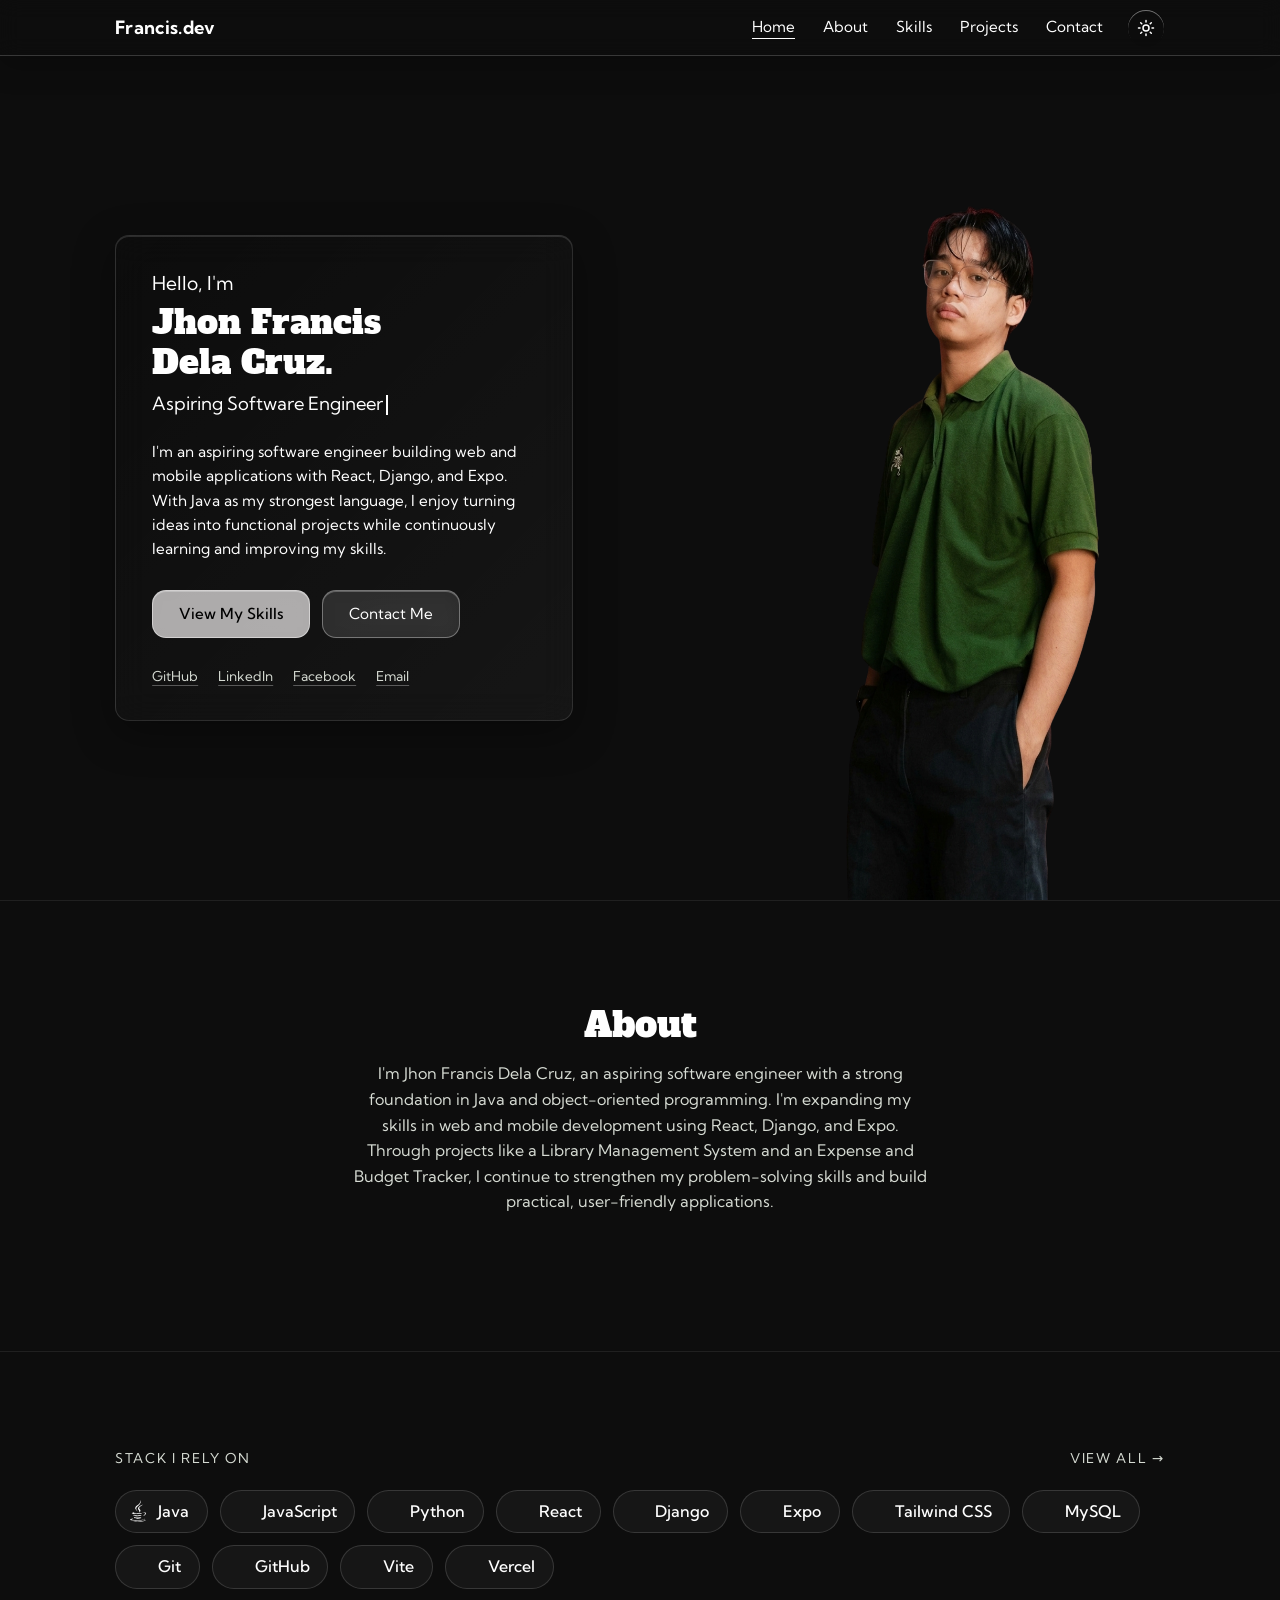
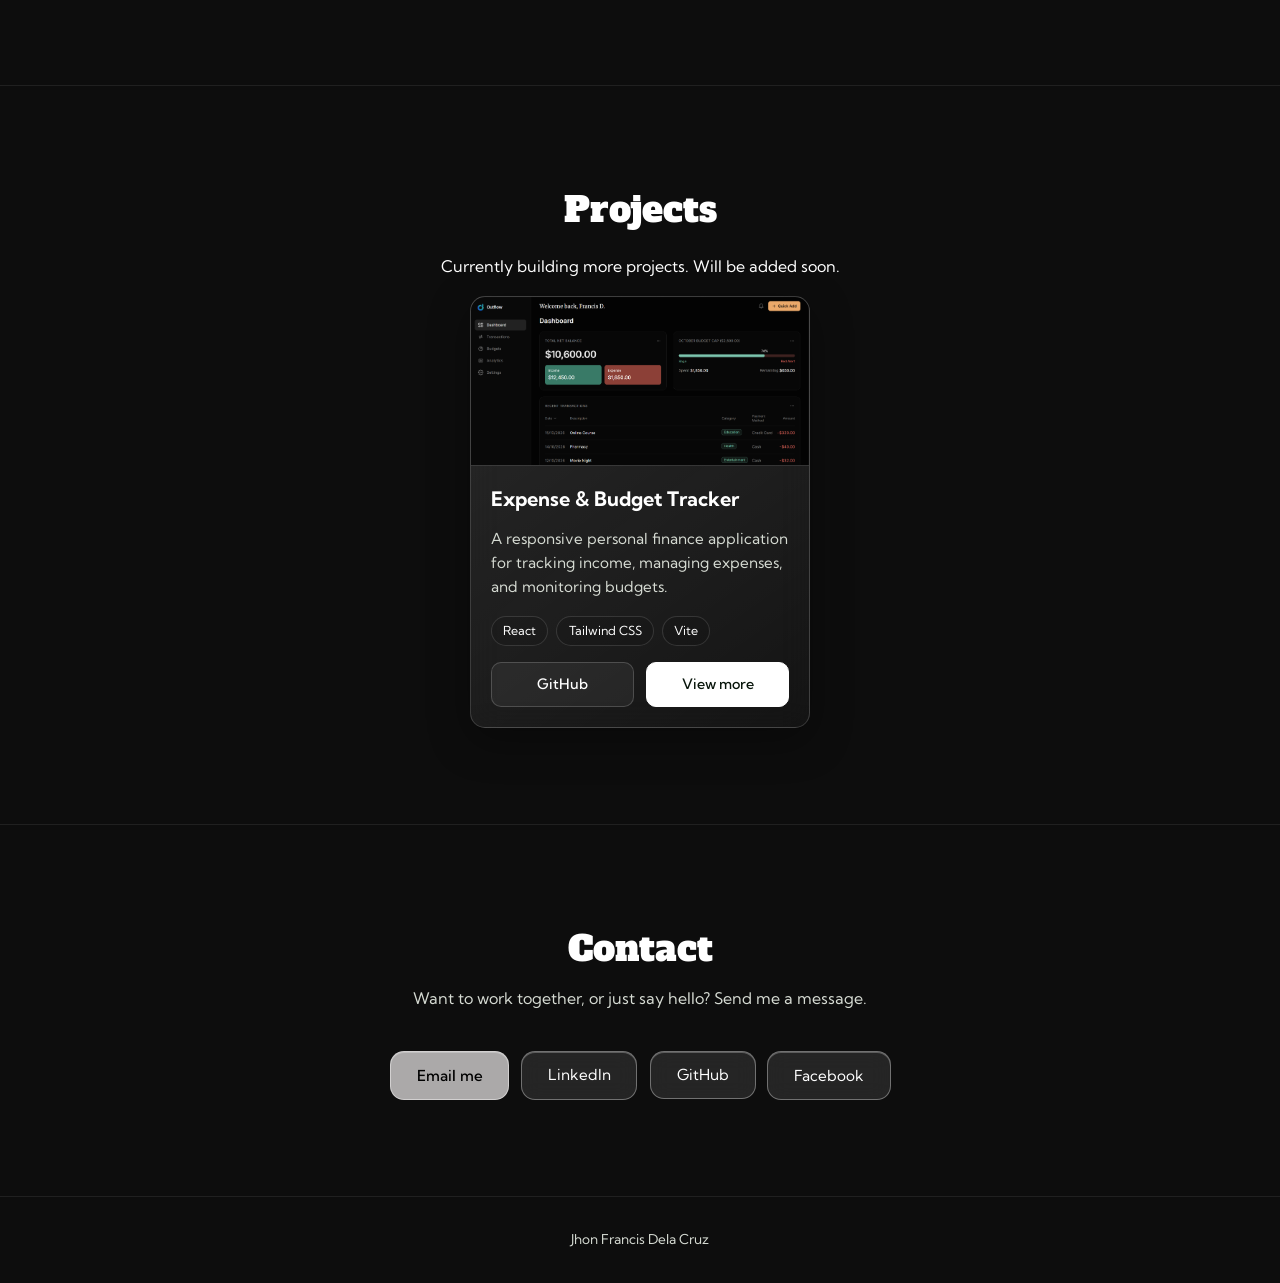
==== commit ff971a82: "i change the skill and tech i add a new page fot it" ====
--- a/index.html
+++ b/index.html
@@ -27,7 +27,6 @@
 </head>
 <body>
   <header class="hero" id="home">
-    <div class="hero__circle" aria-hidden="true"></div>
 
     <nav class="nav" aria-label="Main" id="mainNav">
       <a class="nav__logo" href="#home">Francis.dev</a>
@@ -59,13 +58,13 @@
         <span id="typed" aria-hidden="true" data-roles="Aspiring Software Engineer|Mobile App Learner|Java Programmer|Web Builder">Aspiring Software Engineer</span><span class="hero__cursor" aria-hidden="true"></span>
       </p>
 
-     <p className="hero__bio">
-      I'm an aspiring software engineer building web and mobile applications
-      with <span>React</span>, <span>Django</span>, and <span>Expo</span>.
-      With <span>Java</span> as my strongest language, I enjoy turning ideas
-      into functional projects while continuously learning and improving my skills.
-    </p>
-      
+      <p class="hero__bio">
+        I'm an aspiring software engineer building web and mobile applications
+        with <span>React</span>, <span>Django</span>, and <span>Expo</span>.
+        With <span>Java</span> as my strongest language, I enjoy turning ideas
+        into functional projects while continuously learning and improving my skills.
+      </p>
+
       <div class="hero__actions">
         <a class="btn btn--primary" href="#skills">View My Skills</a>
         <a class="btn" href="#contact">Contact Me</a>
@@ -99,90 +98,26 @@
     </section>
 
     <section id="skills" class="section">
-      <h2 class="section__title">Skills &amp; Technologies</h2>
-      <div class="skillsAndTechnologies">
-        <article class="skillCard skillCard--front">
-          <h3>Front-End</h3>
-          <p>I build responsive, user-friendly interfaces with clean layouts and a smooth user experience.</p>
-          <span class="skillCard__label">Stack</span>
-          <ul class="skillCard__chips">
-            <li>HTML</li>
-            <li>CSS</li>
-            <li>JavaScript</li>
-            <li>Tailwind CSS</li>
-            <li>React</li>
-            <li>React Native</li>
-            <li>TypeScript</li>
-          </ul>
-        </article>
-
-        <article class="skillCard skillCard--back">
-        
-          <h3>Back-End</h3>
-          <p>I develop application logic and work with databases to build functional apps and understand how systems work behind the scenes.</p>
-          <span class="skillCard__label">Stack</span>
-          <ul class="skillCard__chips">
-            <li>Java</li>
-            <li>Laravel</li>
-            <li>MySQL</li>
-            <li>Python</li>
-            <li>Django</li>
-            <li>PHP</li>
-
-          </ul>
-        </article>
-
-        <article class="skillCard skillCard--tools">
-         
-          <h3>Tools</h3>
-          <p>I use these tools to write code, manage projects, design interfaces, and deploy websites.</p>
-          <span class="skillCard__label">Toolbox</span>
-          <ul class="skillCard__chips">
-            <li>VS Code</li>
-            <li>Expo</li>
-            <li>NetBeans</li>
-            <li>Git &amp; GitHub</li>
-            <li>XAMPP</li>
-            <li>Figma</li>
-            <li>Scene Builder</li>
-            <li>Vercel</li>
-          </ul>
-        </article>
-
+      <div class="stackHead">
+        <h2 class="stackHead__title">Stack I rely on</h2>
+        <a class="stackHead__link" href="stack.html">View all <span aria-hidden="true">→</span></a>
       </div>
 
-      <div class="stock">
-  <div class="stocks">
-    <a class="btn1"><img src="assets/icons/html.jpg" alt="HTML"></a>
-    <a class="btn1"><img src="assets/icons/css.jpg" alt="CSS"></a>
-    <a class="btn1"><img src="assets/icons/js.jpg" alt="JavaScript"></a>
-    <a class="btn1"><img src="assets/icons/tailwind.jpg" alt="Tailwind CSS"></a>
-    <a class="btn1"><img src="assets/icons/java.jpg" alt="Java"></a>
-    <a class="btn1"><img src="assets/icons/php.jpg" alt="PHP"></a>
-    <a class="btn1"><img src="assets/icons/laravel.jpg" alt="Laravel"></a>
-    <a class="btn1"><img src="assets/icons/mysql.jpg" alt="MySQL"></a>
-    <a class="btn1"><img src="assets/icons/vscode.jpg" alt="VS Code"></a>
-    <a class="btn1"><img src="assets/icons/git.jpg" alt="Git"></a>
-    <a class="btn1"><img src="assets/icons/github.jpg" alt="GitHub"></a>
-    <a class="btn1"><img src="assets/icons/figma.jpg" alt="Figma"></a>
-    <a class="btn1"><img src="assets/icons/react.jpg" alt="React"></a>
-
-    <!-- Duplicate set for seamless scrolling -->
-    <a class="btn1" aria-hidden="true" tabindex="-1"><img src="assets/icons/html.jpg" alt=""></a>
-    <a class="btn1" aria-hidden="true" tabindex="-1"><img src="assets/icons/css.jpg" alt=""></a>
-    <a class="btn1" aria-hidden="true" tabindex="-1"><img src="assets/icons/js.jpg" alt=""></a>
-    <a class="btn1" aria-hidden="true" tabindex="-1"><img src="assets/icons/tailwind.jpg" alt=""></a>
-    <a class="btn1" aria-hidden="true" tabindex="-1"><img src="assets/icons/java.jpg" alt=""></a>
-    <a class="btn1" aria-hidden="true" tabindex="-1"><img src="assets/icons/php.jpg" alt=""></a>
-    <a class="btn1" aria-hidden="true" tabindex="-1"><img src="assets/icons/laravel.jpg" alt=""></a>
-    <a class="btn1" aria-hidden="true" tabindex="-1"><img src="assets/icons/mysql.jpg" alt=""></a>
-    <a class="btn1" aria-hidden="true" tabindex="-1"><img src="assets/icons/vscode.jpg" alt=""></a>
-    <a class="btn1" aria-hidden="true" tabindex="-1"><img src="assets/icons/git.jpg" alt=""></a>
-    <a class="btn1" aria-hidden="true" tabindex="-1"><img src="assets/icons/github.jpg" alt=""></a>
-    <a class="btn1" aria-hidden="true" tabindex="-1"><img src="assets/icons/figma.jpg" alt=""></a>
-     <a class="btn1" aria-hidden="true" tabindex="-1"><img src="assets/icons/react.jpg" alt=""></a>
-  </div>
-</div>
+      <!-- --c = brand color on hover, --cl = darker color for light mode (optional) -->
+      <ul class="stackList">
+        <li class="stackPill" style="--c:#ED8B00"><span class="stackPill__icon" style="--i:url([data-uri])"></span>Java</li>
+        <li class="stackPill" style="--c:#F7DF1E; --cl:#C9A800"><span class="stackPill__icon" style="--i:url(https://cdn.simpleicons.org/javascript)"></span>JavaScript</li>
+        <li class="stackPill" style="--c:#3776AB"><span class="stackPill__icon" style="--i:url(https://cdn.simpleicons.org/python)"></span>Python</li>
+        <li class="stackPill" style="--c:#61DAFB; --cl:#0A9FC2"><span class="stackPill__icon" style="--i:url(https://cdn.simpleicons.org/react)"></span>React</li>
+        <li class="stackPill" style="--c:#44B78B; --cl:#092E20"><span class="stackPill__icon" style="--i:url(https://cdn.simpleicons.org/django)"></span>Django</li>
+        <li class="stackPill"><span class="stackPill__icon" style="--i:url(https://cdn.simpleicons.org/expo)"></span>Expo</li>
+        <li class="stackPill" style="--c:#06B6D4"><span class="stackPill__icon" style="--i:url(https://cdn.simpleicons.org/tailwindcss)"></span>Tailwind CSS</li>
+        <li class="stackPill" style="--c:#4479A1"><span class="stackPill__icon" style="--i:url(https://cdn.simpleicons.org/mysql)"></span>MySQL</li>
+        <li class="stackPill" style="--c:#F05032"><span class="stackPill__icon" style="--i:url(https://cdn.simpleicons.org/git)"></span>Git</li>
+        <li class="stackPill"><span class="stackPill__icon" style="--i:url(https://cdn.simpleicons.org/github)"></span>GitHub</li>
+        <li class="stackPill" style="--c:#646CFF"><span class="stackPill__icon" style="--i:url(https://cdn.simpleicons.org/vite)"></span>Vite</li>
+        <li class="stackPill"><span class="stackPill__icon" style="--i:url(https://cdn.simpleicons.org/vercel)"></span>Vercel</li>
+      </ul>
     </section>
 
     <section id="projects" class="section">
@@ -222,7 +157,6 @@
     </div>
 </div>
 
-
     </section>
 
     <section id="contact" class="section">
--- a/css/style.css
+++ b/css/style.css
@@ -120,7 +120,7 @@
   pointer-events: none;
   z-index: 0;
 }
-*/
+
 .hero::before {
   width: 32vw;
   height: 32vw;
@@ -275,7 +275,6 @@
   width: auto;
   max-width: 60%;
   z-index: 2;
-
 }
 
 /* ---------- JavaScript-driven effects ---------- */
@@ -359,14 +358,6 @@
     align-items: stretch;
     min-height: 100svh;
     padding-top: 0;
-  }
-
-  .hero__circle {
-    width: 100%;
-    height: 58%;
-    left: 0;
-    top: 0;
-    border-radius: 0 0 50% 50% / 0 0 22% 22%;
   }
 
   .hero__visual {
@@ -499,186 +490,85 @@
   border-radius: 999px;
 }
 
-/* ---------- Skills section ---------- */
-
-/* Row of cards */
-.skillsAndTechnologies {
-  display: flex;
-  flex-wrap: wrap;
-  justify-content: center;
-  align-items: stretch;
-  gap: 30px;
-  padding: 40px 0;
-  color: var(--text);
-}
-
-/* ---------- Skill cards ---------- */
-.skillCard {
-  --accent-rgb: 34, 195, 34;
-  position: relative;
-  overflow: hidden;
-  display: flex;
-  flex-direction: column;
-  width: 320px;
-  max-width: 100%;
-  padding: 28px;
-  text-align: left;
-  border-radius: 10px;
-  background: linear-gradient(145deg, rgba(255, 255, 255, 0.014), rgba(255, 255, 255, 0.03));
-  border: rgba(255, 255, 255, 0.021);
-  box-shadow:0 12px 40px rgba(20, 20, 20, 0.35),inset 0 1px 0 rgba(255, 255, 255, 0.22);
-  -webkit-backdrop-filter: blur(16px) saturate(150%);
-  backdrop-filter: blur(16px) saturate(150%);
-  transition: transform 0.3s ease, border-color 0.3s ease, box-shadow 0.3s ease;
-}
-
-.skillCard > * { position: relative; }
-
-.skillCard--front { --accent-rgb: 255, 255, 255; }
-.skillCard--back  { --accent-rgb: 255, 255, 255; }
-.skillCard--tools { --accent-rgb: 255, 255, 255; }
-
-.skillCard:hover {
-  transform: translateY(-6px);
-  border-color: rgba(var(--accent-rgb), 0.65);
-  box-shadow:
-    0 20px 50px rgba(60, 60, 60, 0.288),
-    0 0 0 1px rgba(var(--accent-rgb), 0.2);
-}
-
-.skillCard__top {
+/* ---------- Stack I rely on ---------- */
+.stackHead {
   display: flex;
   align-items: center;
   justify-content: space-between;
-  margin-bottom: 20px;
-}
-
-.skillCard__tag {
-  padding: 4px 12px;
-  font-size: 0.72rem;
-  letter-spacing: 0.04em;
-  text-transform: uppercase;
-  color: rgb(var(--accent-rgb));
-  background: rgba(var(--accent-rgb), 0.12);
-  border-radius: 999px;
-}
-
-.skillCard h3 {
-  margin: 0 0 8px;
-  font-size: 1.35rem;
-  font-weight: 800;
-  line-height: 1.2;
-}
-
-.skillCard p {
-  margin: 0 0 20px;
-  font-size: 0.9rem;
-  line-height: 1.55;
-  color: var(--text-soft);
-}
-
-.skillCard__label {
-  margin-bottom: 10px;
-  font-size: 0.7rem;
+  margin-bottom: 1.25rem;
+  text-align: left;
+}
+
+.stackHead__title,
+.stackHead__link {
+  margin: 0;
+  font-size: 0.85rem;
+  font-weight: 400;
   letter-spacing: 0.12em;
   text-transform: uppercase;
-  color: rgba(255, 255, 255, 0.509);
-}
-
-.skillCard__chips {
+  color: var(--text-soft);
+  text-decoration: none;
+}
+
+.stackHead__link {
+  transition: color 0.2s ease;
+}
+
+.stackHead__link:hover {
+  color: var(--text);
+}
+
+.stackList {
   display: flex;
   flex-wrap: wrap;
-  gap: 8px;
+  justify-content: flex-start;
+  gap: 0.75rem;
   margin: 0;
   padding: 0;
   list-style: none;
 }
 
-.skillCard__chips li {
-  display: flex;
+.stackPill {
+  display: inline-flex;
   align-items: center;
-  gap: 7px;
-  padding: 5px 12px;
-  font-size: 0.8rem;
+  gap: 0.6rem;
+  padding: 0.5rem 1.1rem 0.5rem 0.65rem;
+  font-size: 1rem;
+  font-weight: 500;
+  white-space: nowrap;
   color: var(--text);
-  background: rgba(0, 0, 0, 0.25);
-  border: 1px solid rgba(255, 255, 255, 0.091);
-  border-radius: 20px;
-}
-
-.skillCard__chips li::before {
-  content:"";
-  width: 6px;
-  height: 6px;
-  border-radius: 50%;
-  background: rgb(var(--accent-rgb));
+  background: color-mix(in srgb, var(--text) 4%, transparent);
+  border: 1px solid color-mix(in srgb, var(--text) 14%, transparent);
+  border-radius: 999px;
+  transition: border-color 0.2s ease, background-color 0.2s ease, transform 0.2s ease;
+}
+
+.stackPill:hover {
+  background: color-mix(in srgb, var(--text) 8%, transparent);
+  border-color: color-mix(in srgb, var(--text) 35%, transparent);
+  transform: translateY(-2px);
+}
+
+.stackPill__icon {
+  width: 22px;
+  height: 22px;
+  background-color: currentColor;
+  -webkit-mask: var(--i) center / contain no-repeat;
+          mask: var(--i) center / contain no-repeat;
+  transition: background-color 0.2s ease;
+}
+
+/* Brand color on hover (--c per pill; --cl is an optional darker color for light mode) */
+.stackPill:hover .stackPill__icon {
+  background-color: var(--c, currentColor);
+}
+
+[data-theme="light"] .stackPill:hover .stackPill__icon {
+  background-color: var(--cl, var(--c, currentColor));
 }
 
 @media (max-width: 640px) {
-  .skillCard {
-    width: 100%;
-  }
-}
-
-/* ---------- Tech icons: one line, endless scroll ---------- */
-.stock {
-  overflow: hidden;
-  margin-top: 40px;
-  -webkit-mask-image: linear-gradient(to right, transparent, #000 8%, #000 92%, transparent);
-  mask-image: linear-gradient(to right, transparent, #000 8%, #000 92%, transparent);
-}
-
-.stocks {
-  display: flex;
-  flex-wrap: nowrap;
-  width: max-content;
-  padding: 20px 0;
-  animation: scroll-icons 30s linear infinite;
-}
-
-.stock:hover .stocks {
-  animation-play-state: paused;
-}
-
-@keyframes scroll-icons {
-  to { transform: translateX(-50%); }
-}
-
-.btn1 {
-  flex: 0 0 auto;
-  display: flex;
-  align-items: center;
-  justify-content: center;
-  width: 72px;
-  height: 72px;
-  margin-right: 17px;
-  padding: 12px;
-  border-radius: 10px;
-  background: #fefcfc;
-  transition: transform 0.2s ease;
-}
-
-.btn1:hover {
-  transform: translateY(-7px);
-}
-
-.btn1 img {
-  width: 100%;
-  height: 100%;
-  object-fit: contain;
-}
-
-@media (max-width: 640px) {
-  .btn1 {
-    width: 56px;
-    height: 56px;
-    margin-right: 12px;
-    padding: 10px;
-  }
-
-  .stocks {
-    animation-duration: 22s;
-  }
+  .stackPill { font-size: 0.9rem; padding: 0.4rem 0.9rem 0.4rem 0.55rem; }
 }
 
 /* ---------- Footer ---------- */
@@ -826,41 +716,6 @@
 [data-theme="light"] .section,
 [data-theme="light"] .footer {
   border-top-color: rgba(0, 0, 0, 0.08);
-}
-
-/* Skill cards */
-[data-theme="light"] .skillCard--front { --accent-rgb: 0, 0, 0; }
-[data-theme="light"] .skillCard--back  { --accent-rgb: 0, 0, 0; }
-[data-theme="light"] .skillCard--tools { --accent-rgb: 0, 0, 0; }
-
-
-[data-theme="light"] .skillCard {
-  background: linear-gradient(145deg, rgba(255, 255, 255, 0.85), rgba(255, 255, 255, 0.45));
-  border-color: rgba(0, 0, 0, 0.08);
-  box-shadow:
-    0 12px 40px rgba(0, 0, 0, 0.1),
-    inset 0 1px 0 rgba(255, 255, 255, 0.9);
-}
-
-[data-theme="light"] .skillCard:hover {
-  box-shadow:
-    0 20px 50px rgba(0, 0, 0, 0.15),
-    0 0 0 1px rgba(var(--accent-rgb), 0.25);
-}
-
-[data-theme="light"] .skillCard__label {
-  color: rgba(0, 0, 0, 0.5);
-}
-
-[data-theme="light"] .skillCard__chips li {
-  background: rgba(255, 255, 255, 0.7);
-  border-color: rgba(0, 0, 0, 0.1);
-}
-
-/* Tech icons */
-[data-theme="light"] .btn1 {
-  border: 1px solid rgba(0, 0, 0, 0.08);
-  box-shadow: 0 4px 12px rgba(0, 0, 0, 0.08);
 }
 
 /* ---------- Nav: auto-hide (desktop) ---------- */
@@ -1058,25 +913,22 @@
   }
 }
 
-/* ---------- Reduced-motion: disable nav slide ---- */
+/* ---------- Reduced motion ---------- */
 @media (prefers-reduced-motion: reduce) {
+  html { scroll-behavior: auto; }
+
   .nav { transition: background-color 0.3s ease, box-shadow 0.3s ease; }
   .nav--hidden { opacity: 1; transform: none; pointer-events: auto; }
   .nav__burger span { transition: none; }
-}
-
-
-@media (prefers-reduced-motion: reduce) {
-  html { scroll-behavior: auto; }
+
   .btn { transition: none; }
   .btn:hover { transform: none; }
-  .btn1 { transition: none; }
-  .btn1:hover { transform: none; }
   body, .theme-toggle { transition: none; }
   .theme-toggle:hover { transform: none; }
-  .skillCard { transition: none; }
-  .skillCard:hover { transform: none; }
   .hero__cursor { animation: none; }
+
+  .stackPill, .stackHead__link { transition: none; }
+  .stackPill:hover { transform: none; }
 
   .js .hero__text > *,
   .js .hero__title,
@@ -1085,16 +937,4 @@
     transform: none;
     transition: none;
   }
-
-  /* Static, wrapping icon grid instead of the scrolling strip */
-  .stocks {
-    animation: none;
-    width: auto;
-    flex-wrap: wrap;
-    justify-content: center;
-    gap: 12px;
-  }
-
-  .stocks .btn1 { margin-right: 0; }
-  .stocks .btn1[aria-hidden="true"] { display: none; }
 }
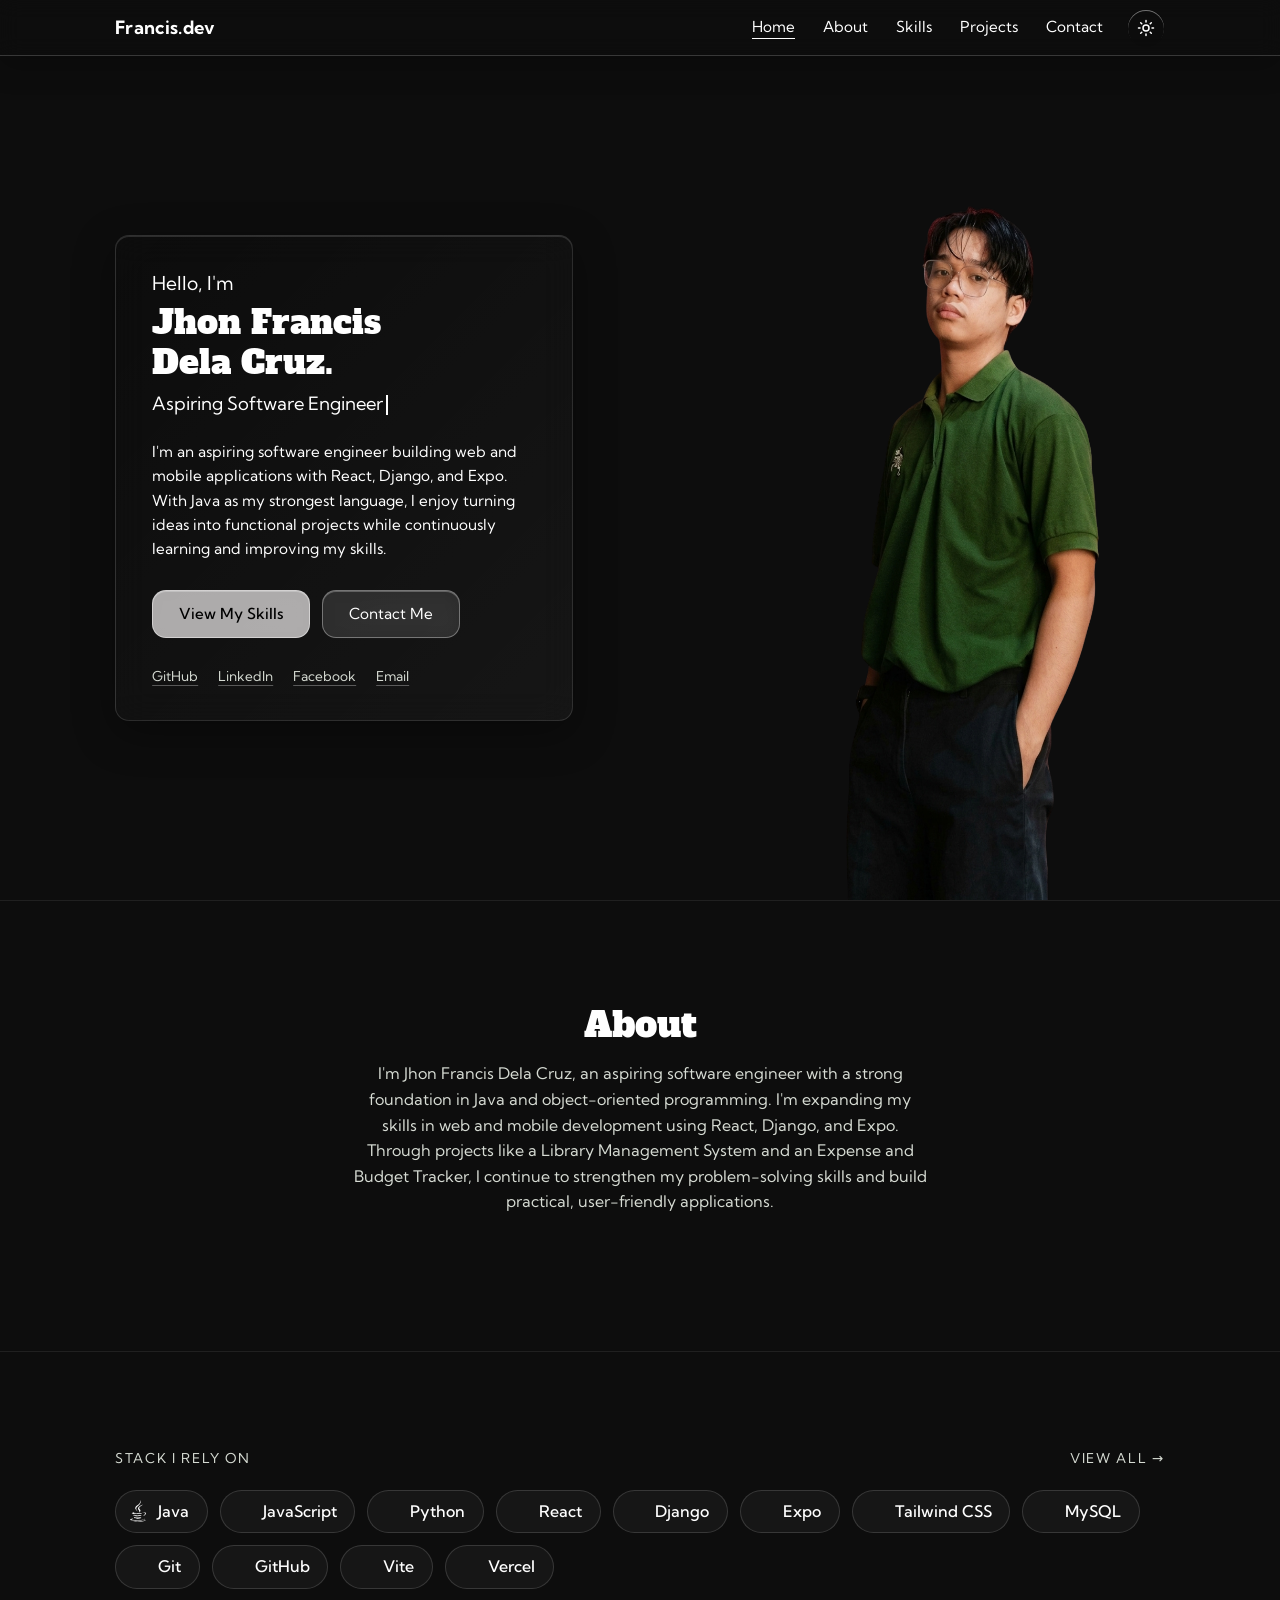
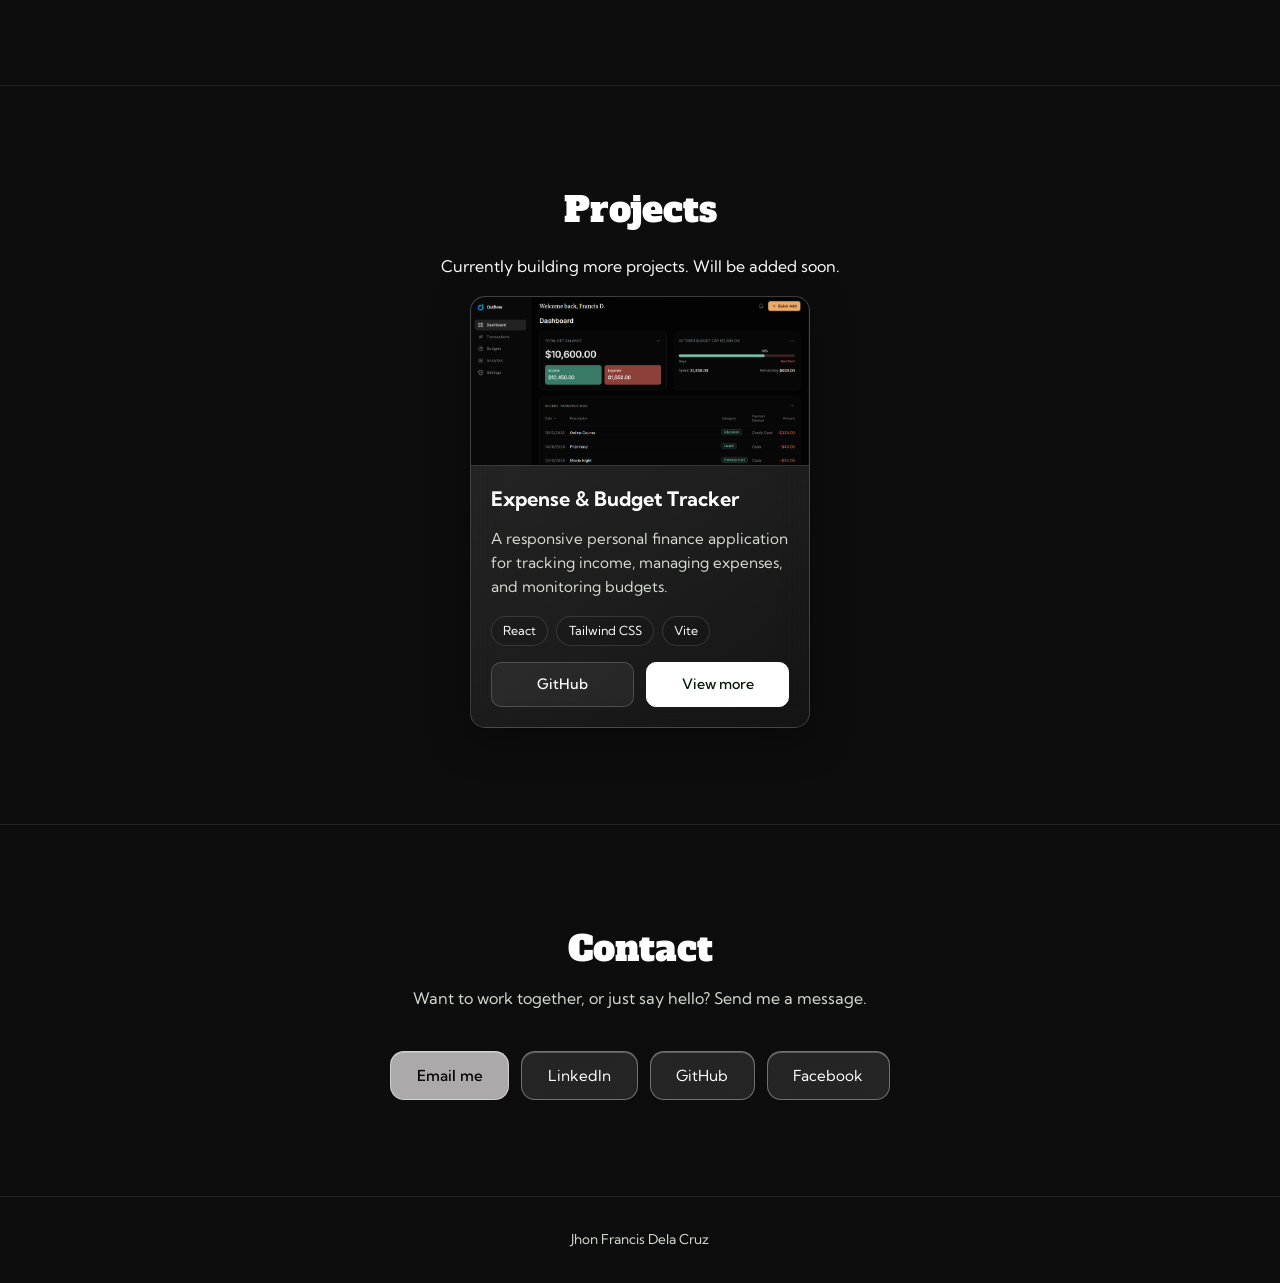
==== commit f8bc0eee: "i change the skill and tech i add a new page fot it" ====
--- a/index.html
+++ b/index.html
@@ -100,7 +100,7 @@
     <section id="skills" class="section">
       <div class="stackHead">
         <h2 class="stackHead__title">Stack I rely on</h2>
-        <a class="stackHead__link" href="stack.html">View all <span aria-hidden="true">→</span></a>
+        <a class="stackHead__link" href="Stack.html">View all <span aria-hidden="true">→</span></a>
       </div>
 
       <!-- --c = brand color on hover, --cl = darker color for light mode (optional) -->
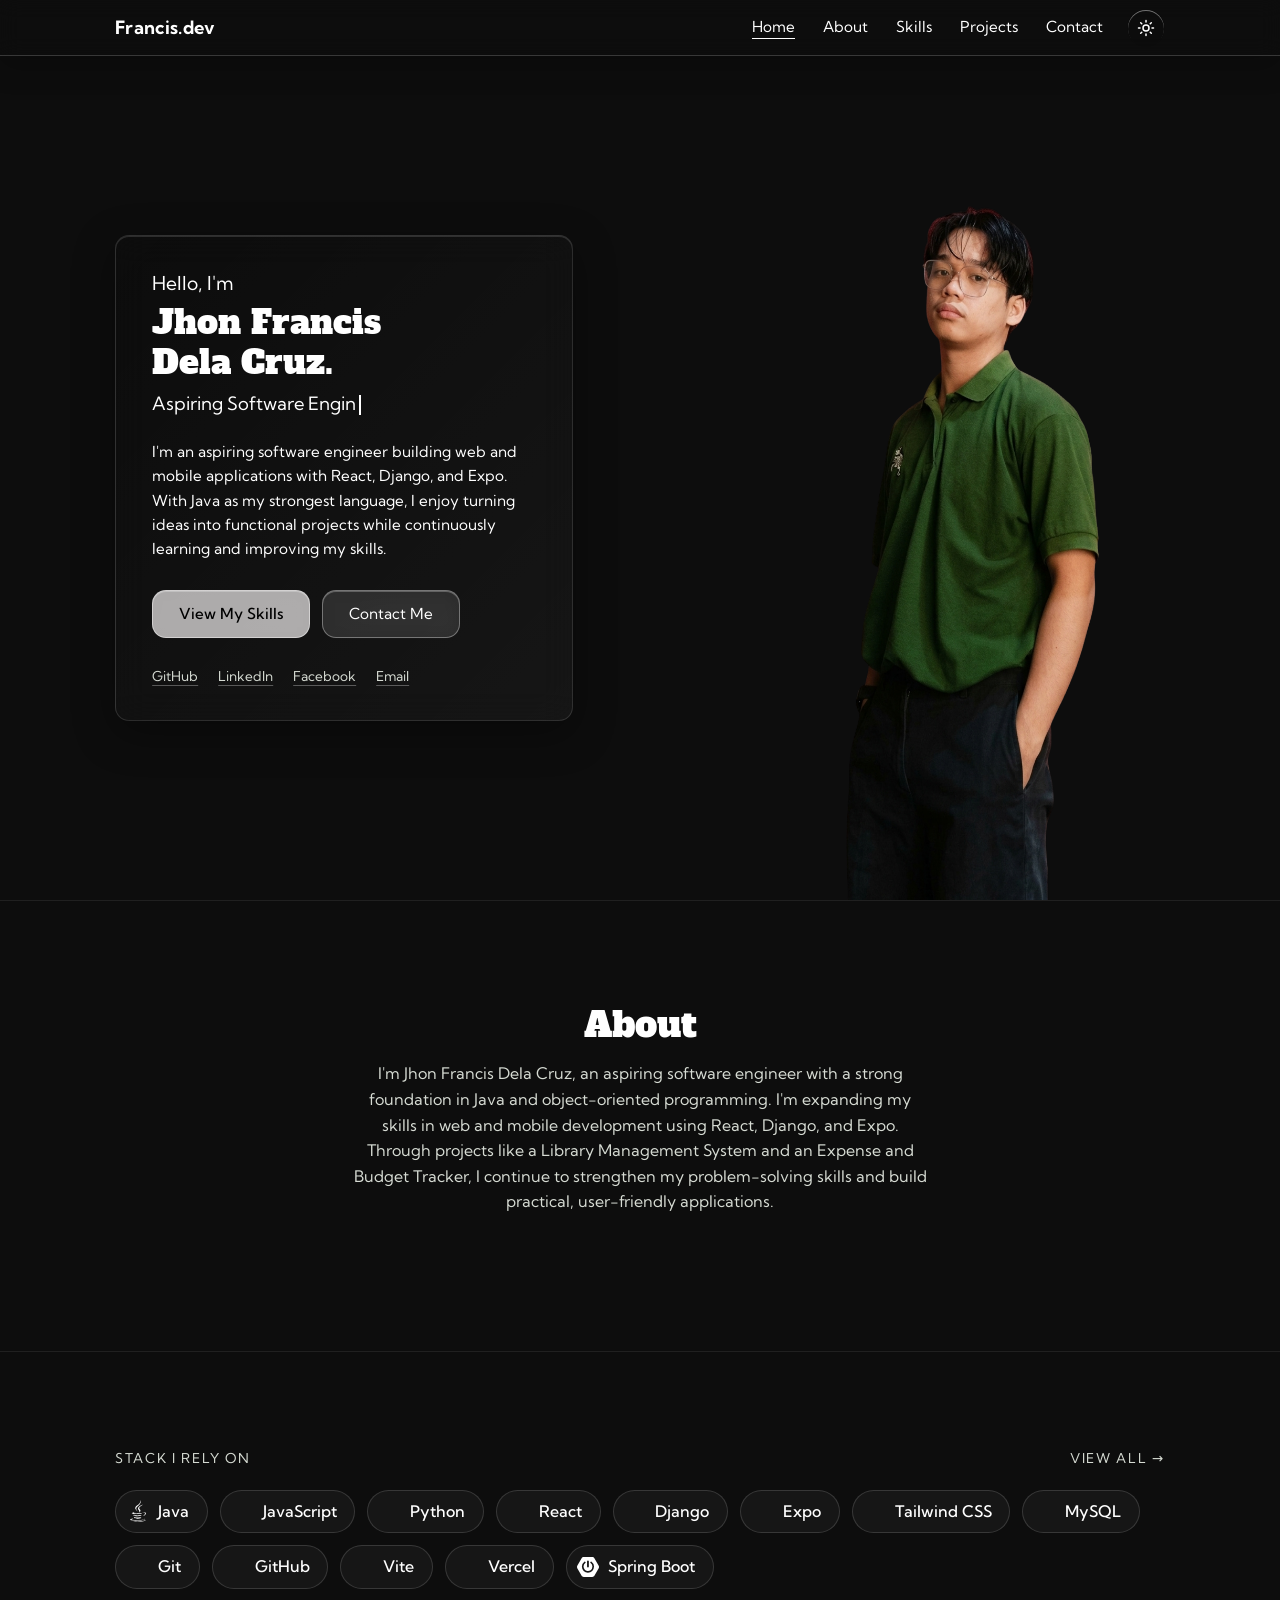
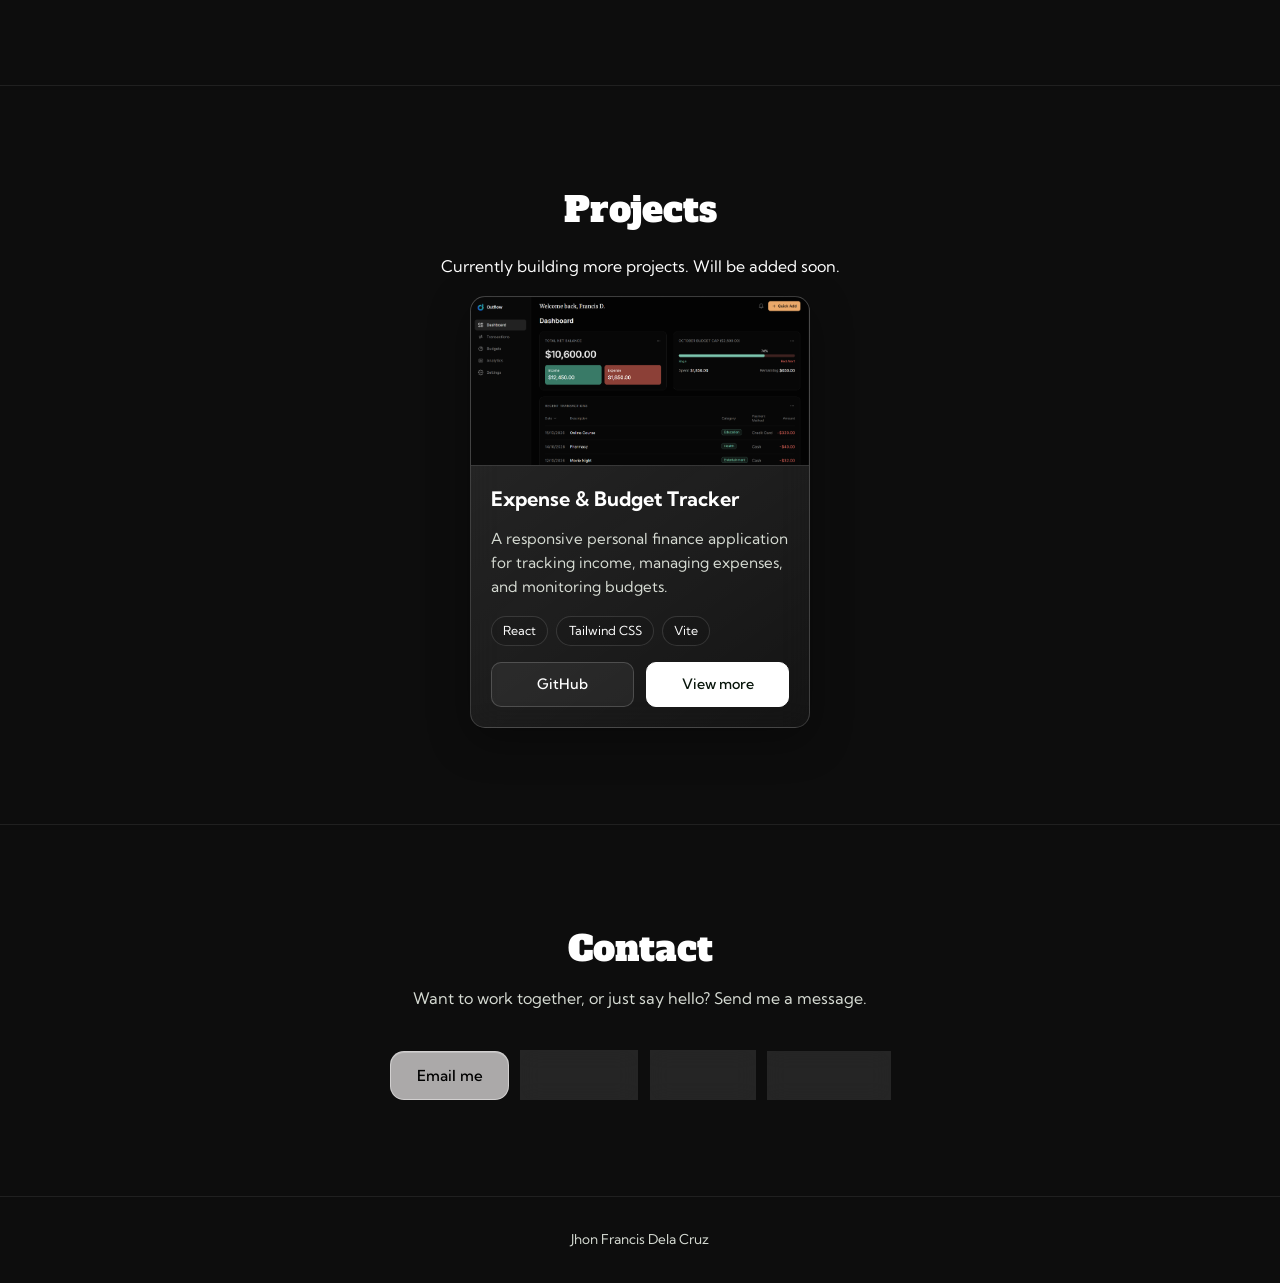
==== commit a65f5508: "I add Spring boot to my stacks" ====
--- a/index.html
+++ b/index.html
@@ -117,6 +117,7 @@
         <li class="stackPill"><span class="stackPill__icon" style="--i:url(https://cdn.simpleicons.org/github)"></span>GitHub</li>
         <li class="stackPill" style="--c:#646CFF"><span class="stackPill__icon" style="--i:url(https://cdn.simpleicons.org/vite)"></span>Vite</li>
         <li class="stackPill"><span class="stackPill__icon" style="--i:url(https://cdn.simpleicons.org/vercel)"></span>Vercel</li>
+        <li class="stackPill" style="--c:#40bf53; --cl:#092E20"><span class="stackPill__icon" style="--i:url([data-uri])"></span>Spring Boot</li>        
       </ul>
     </section>
 
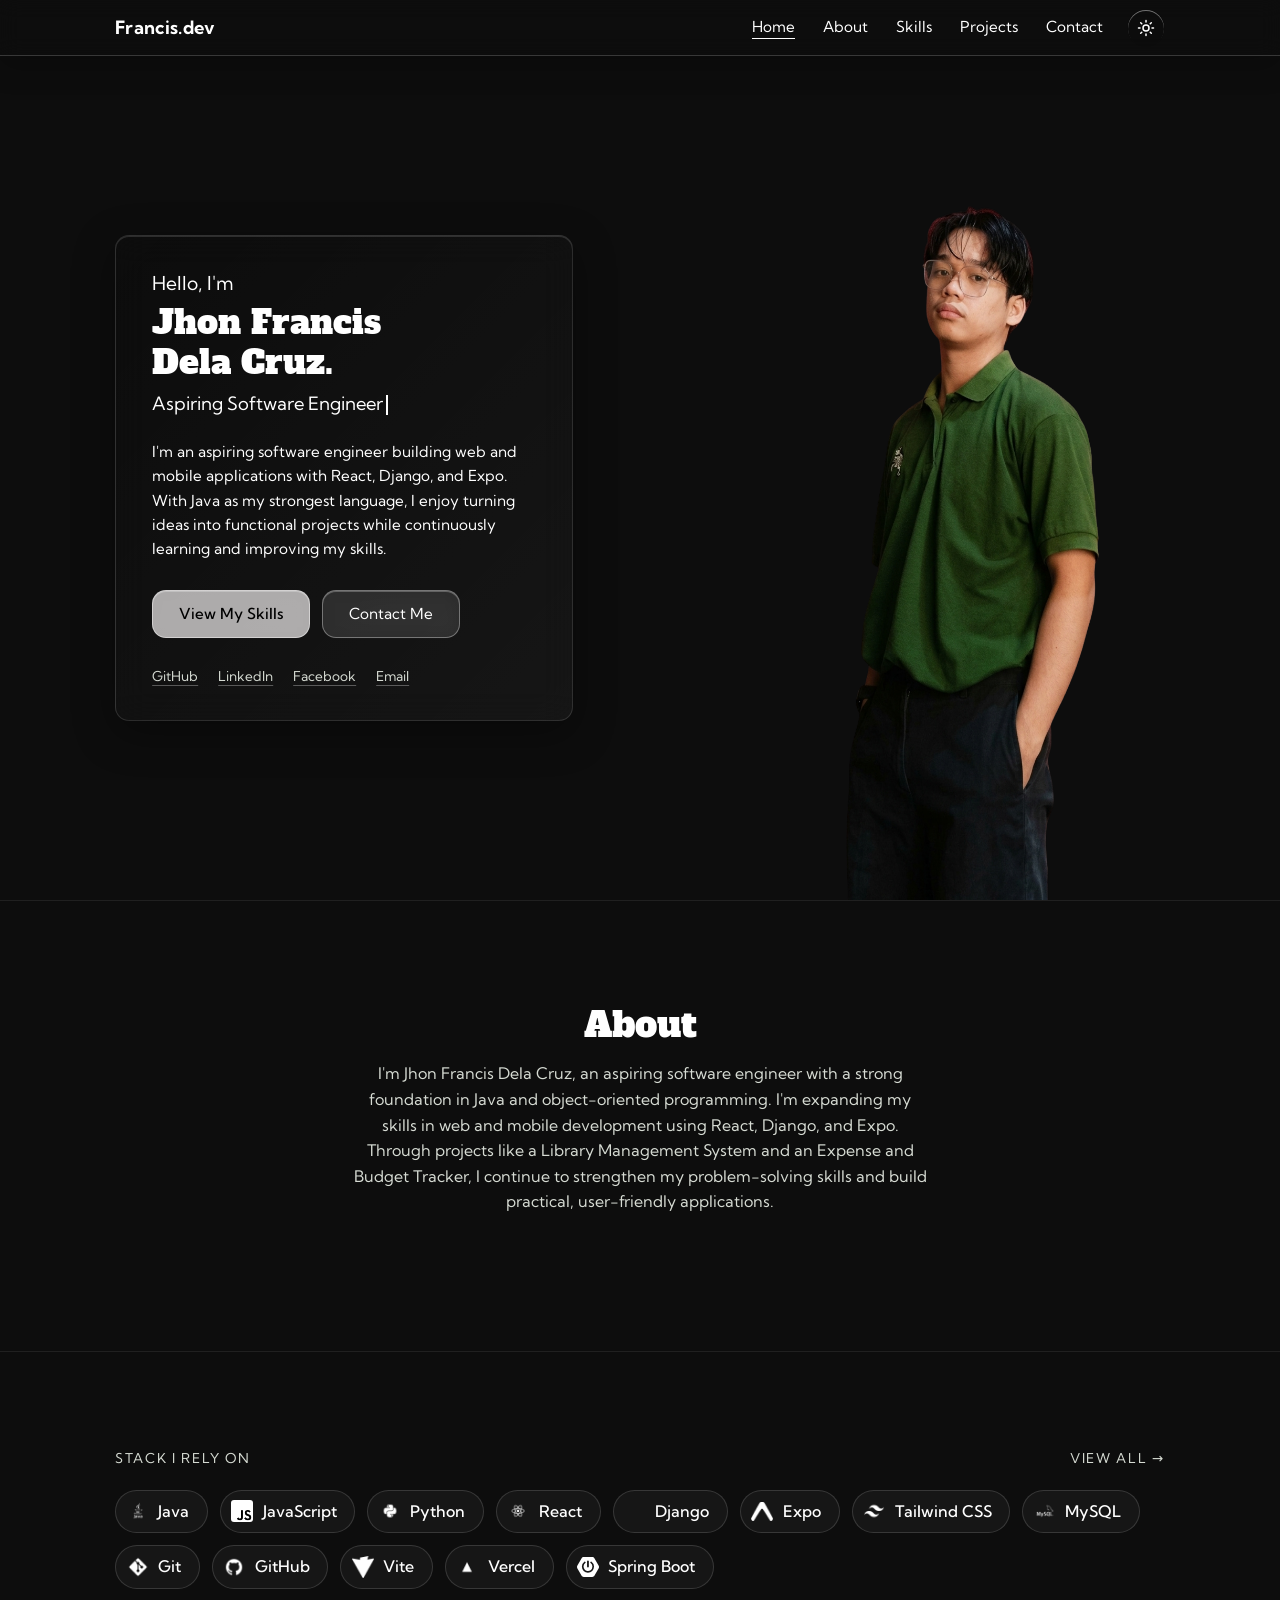
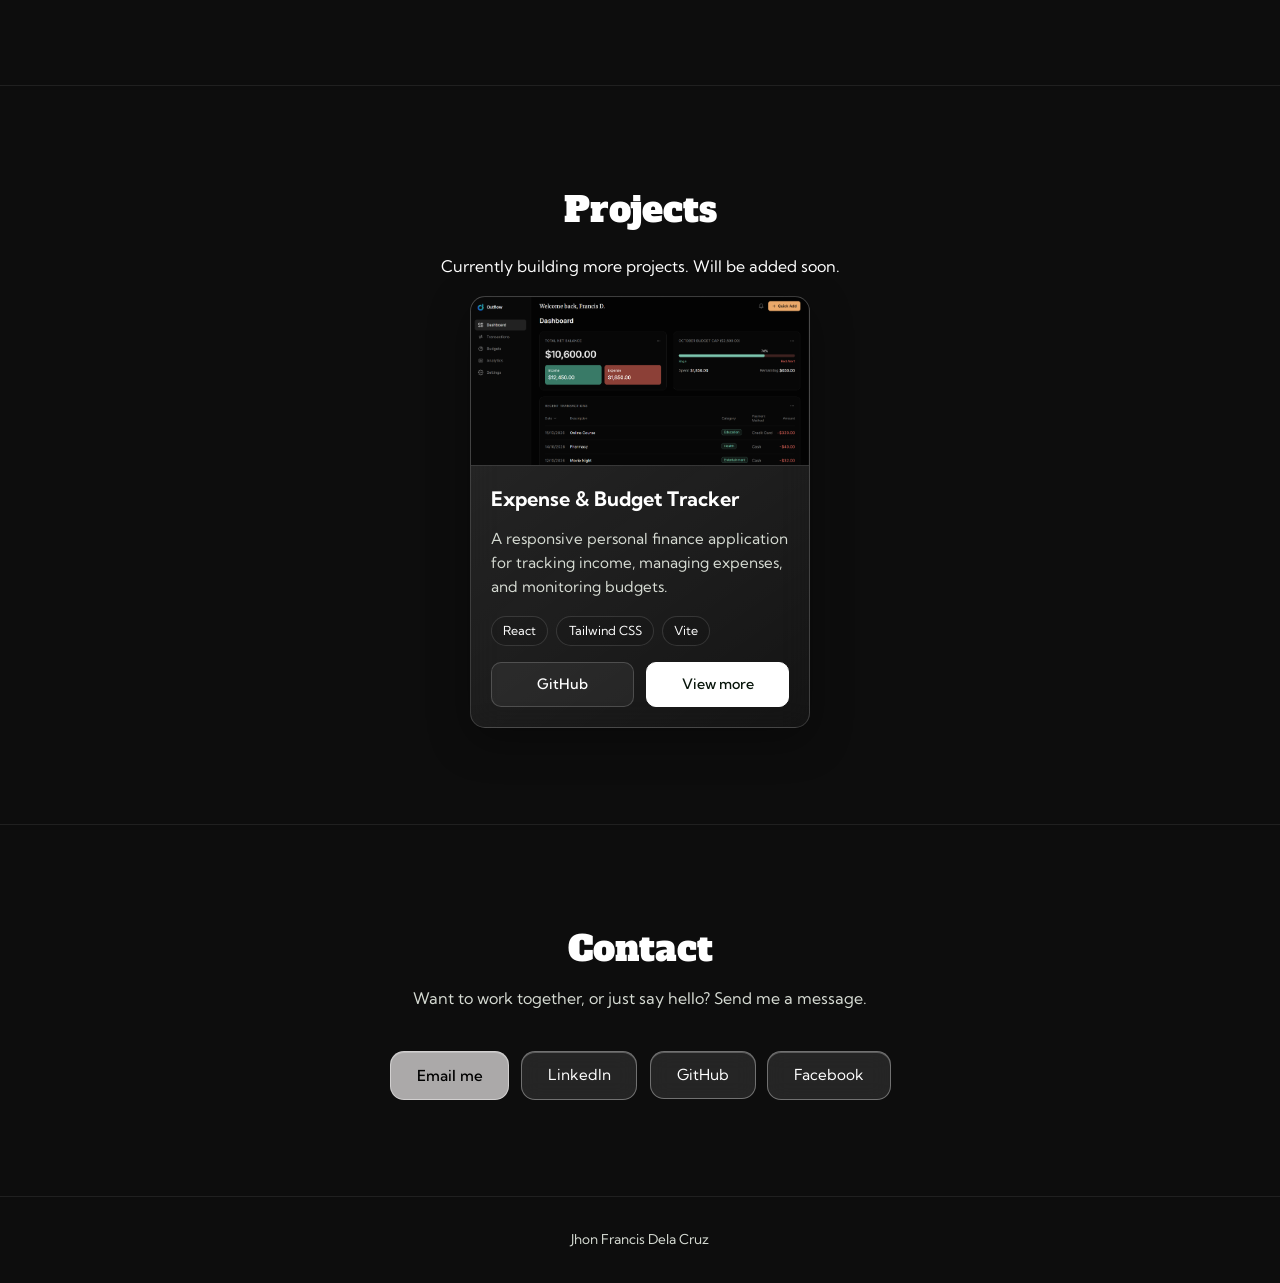
==== commit 39f144e1: "i fix the stacks layout and design" ====
--- a/index.html
+++ b/index.html
@@ -105,19 +105,19 @@
 
       <!-- --c = brand color on hover, --cl = darker color for light mode (optional) -->
       <ul class="stackList">
-        <li class="stackPill" style="--c:#ED8B00"><span class="stackPill__icon" style="--i:url([data-uri])"></span>Java</li>
-        <li class="stackPill" style="--c:#F7DF1E; --cl:#C9A800"><span class="stackPill__icon" style="--i:url(https://cdn.simpleicons.org/javascript)"></span>JavaScript</li>
-        <li class="stackPill" style="--c:#3776AB"><span class="stackPill__icon" style="--i:url(https://cdn.simpleicons.org/python)"></span>Python</li>
-        <li class="stackPill" style="--c:#61DAFB; --cl:#0A9FC2"><span class="stackPill__icon" style="--i:url(https://cdn.simpleicons.org/react)"></span>React</li>
+        <li class="stackPill" style="--c:#ED8B00"><img class="stackPill__logo" src="assets/icons/java.png" alt="" width="22" height="22" loading="lazy" decoding="async">Java</li>
+        <li class="stackPill" style="--c:#F7DF1E; --cl:#C9A800" data-logo="js"><img class="stackPill__logo" src="assets/icons/js.jpg" alt="" width="22" height="22" loading="lazy" decoding="async">JavaScript</li>
+        <li class="stackPill" style="--c:#3776AB"><img class="stackPill__logo" src="assets/icons/python.png" alt="" width="22" height="22" loading="lazy" decoding="async">Python</li>
+        <li class="stackPill" style="--c:#61DAFB; --cl:#0A9FC2"><img class="stackPill__logo" src="assets/icons/react.png" alt="" width="22" height="22" loading="lazy" decoding="async">React</li>
         <li class="stackPill" style="--c:#44B78B; --cl:#092E20"><span class="stackPill__icon" style="--i:url(https://cdn.simpleicons.org/django)"></span>Django</li>
-        <li class="stackPill"><span class="stackPill__icon" style="--i:url(https://cdn.simpleicons.org/expo)"></span>Expo</li>
-        <li class="stackPill" style="--c:#06B6D4"><span class="stackPill__icon" style="--i:url(https://cdn.simpleicons.org/tailwindcss)"></span>Tailwind CSS</li>
-        <li class="stackPill" style="--c:#4479A1"><span class="stackPill__icon" style="--i:url(https://cdn.simpleicons.org/mysql)"></span>MySQL</li>
-        <li class="stackPill" style="--c:#F05032"><span class="stackPill__icon" style="--i:url(https://cdn.simpleicons.org/git)"></span>Git</li>
-        <li class="stackPill"><span class="stackPill__icon" style="--i:url(https://cdn.simpleicons.org/github)"></span>GitHub</li>
-        <li class="stackPill" style="--c:#646CFF"><span class="stackPill__icon" style="--i:url(https://cdn.simpleicons.org/vite)"></span>Vite</li>
-        <li class="stackPill"><span class="stackPill__icon" style="--i:url(https://cdn.simpleicons.org/vercel)"></span>Vercel</li>
-        <li class="stackPill" style="--c:#40bf53; --cl:#092E20"><span class="stackPill__icon" style="--i:url([data-uri])"></span>Spring Boot</li>        
+        <li class="stackPill"><img class="stackPill__logo" src="assets/icons/expo.png" alt="" width="22" height="22" loading="lazy" decoding="async">Expo</li>
+        <li class="stackPill" style="--c:#06B6D4"><img class="stackPill__logo" src="assets/icons/tailwind.png" alt="" width="22" height="22" loading="lazy" decoding="async">Tailwind CSS</li>
+        <li class="stackPill" style="--c:#4479A1"><img class="stackPill__logo" src="assets/icons/mysql.png" alt="" width="22" height="22" loading="lazy" decoding="async">MySQL</li>
+        <li class="stackPill" style="--c:#F05032"><img class="stackPill__logo" src="assets/icons/git.png" alt="" width="22" height="22" loading="lazy" decoding="async">Git</li>
+        <li class="stackPill" data-logo="keep"><img class="stackPill__logo" src="assets/icons/github.png" alt="" width="22" height="22" loading="lazy" decoding="async">GitHub</li>
+        <li class="stackPill" style="--c:#646CFF"><img class="stackPill__logo" src="assets/icons/vite.png" alt="" width="22" height="22" loading="lazy" decoding="async">Vite</li>
+        <li class="stackPill" data-logo="keep"><img class="stackPill__logo" src="assets/icons/vercel.png" alt="" width="22" height="22" loading="lazy" decoding="async">Vercel</li>
+        <li class="stackPill" style="--c:#40bf53; --cl:#092E20"><img class="stackPill__logo" src="assets/icons/springboot.svg" alt="" width="22" height="22" loading="lazy" decoding="async">Spring Boot</li>        
       </ul>
     </section>
 
@@ -327,7 +327,8 @@
       });
     })();
   </script>
-  <script src="script.js" defer></script>
+  <script src="js/script.js" defer></script>
+  <script src="js/reveal.js" defer></script>
   <script>
     window.va = window.va || function () { (window.vaq = window.vaq || []).push(arguments); };
   </script>
--- a/css/style.css
+++ b/css/style.css
@@ -937,4 +937,112 @@
     transform: none;
     transition: none;
   }
-}+}
+
+/* =====================================================================
+   Stack logos (real images from assets/icons)
+   - dark mode  -> logos are white
+   - light mode -> logos are black
+   - hover      -> the original, full-color logo fades in
+   All filter lists use the same functions in the same order so they can animate.
+   ===================================================================== */
+:root {
+  --logo-mono:       grayscale(0) invert(0) brightness(0)    invert(1);
+  --logo-mono-js:    grayscale(1) invert(0) brightness(1.25) invert(0);
+  --logo-mono-xampp: grayscale(1) invert(1) brightness(2.4)  invert(0);
+  --logo-full:       grayscale(0) invert(0) brightness(1)    invert(0);
+}
+
+[data-theme="light"] {
+  --logo-mono:       grayscale(0) invert(0) brightness(0)    invert(0);
+  --logo-mono-js:    grayscale(1) invert(0) brightness(1.25) invert(1);
+  --logo-mono-xampp: grayscale(1) invert(1) brightness(2.4)  invert(1);
+}
+
+.stackPill__logo {
+  display: block;
+  width: 22px;
+  height: 22px;
+  flex: 0 0 22px;
+  object-fit: contain;
+  filter: var(--logo-mono);
+  transition: filter 0.35s ease, transform 0.4s cubic-bezier(0.34, 1.56, 0.64, 1);
+}
+
+.stackPill[data-logo="js"] .stackPill__logo    { filter: var(--logo-mono-js); border-radius: 3px; }
+.stackPill[data-logo="xampp"] .stackPill__logo { filter: var(--logo-mono-xampp); }
+
+/* hover: original logo colors + a little pop */
+.stackPill:hover .stackPill__logo,
+.stackPill__logo:hover {
+  filter: var(--logo-full);
+  transform: scale(1.25) rotate(-8deg);
+}
+
+/* GitHub (black) and Vercel (white) have no color of their own:
+   keep them readable on the current theme and just animate */
+.stackPill[data-logo="keep"]:hover .stackPill__logo,
+.stackPill[data-logo="keep"] .stackPill__logo:hover {
+  filter: var(--logo-mono);
+}
+
+/* soft glow in the brand color when hovering a pill */
+.stackPill:hover {
+  box-shadow: 0 8px 22px -8px color-mix(in srgb, var(--c, var(--text)) 55%, transparent);
+}
+
+[data-theme="light"] .stackPill:hover {
+  box-shadow: 0 8px 22px -8px color-mix(in srgb, var(--cl, var(--c, #000)) 45%, transparent);
+}
+
+.stackPill { transition: border-color 0.2s ease, background-color 0.2s ease, transform 0.25s ease, box-shadow 0.25s ease; }
+
+
+/* =====================================================================
+   Scroll animations (driven by reveal.js)
+   ===================================================================== */
+.scrollBar {
+  position: fixed;
+  inset: 0 0 auto 0;
+  height: 3px;
+  z-index: 200;
+  background: var(--text);
+  transform: scaleX(var(--p, 0));
+  transform-origin: left;
+  pointer-events: none;
+  opacity: 0.85;
+}
+
+/* hidden until scrolled into view, then rises in */
+.js [data-reveal]:not(.is-visible) { opacity: 0; }
+
+.js [data-reveal].is-visible {
+  animation: reveal-up 0.75s cubic-bezier(0.2, 0.7, 0.2, 1) backwards;
+  animation-delay: var(--d, 0s);
+}
+
+.js [data-reveal="left"].is-visible  { animation-name: reveal-left; }
+.js [data-reveal="scale"].is-visible { animation-name: reveal-scale; }
+
+/* stack pills pop in one after another */
+.js .stackList:not(.is-visible) .stackPill { opacity: 0; }
+
+.js .stackList.is-visible .stackPill {
+  animation: pill-pop 0.55s cubic-bezier(0.34, 1.56, 0.64, 1) backwards;
+  animation-delay: calc(var(--n, 0) * 55ms);
+}
+
+@keyframes reveal-up    { from { opacity: 0; transform: translateY(32px); } }
+@keyframes reveal-left  { from { opacity: 0; transform: translateX(-32px); } }
+@keyframes reveal-scale { from { opacity: 0; transform: scale(0.94) translateY(20px); } }
+@keyframes pill-pop     { from { opacity: 0; transform: translateY(18px) scale(0.8); } }
+
+@media (prefers-reduced-motion: reduce) {
+  .js [data-reveal]:not(.is-visible),
+  .js .stackList:not(.is-visible) .stackPill { opacity: 1; }
+  .js [data-reveal].is-visible,
+  .js .stackList.is-visible .stackPill { animation: none; }
+  .stackPill__logo { transition: none; }
+  .stackPill:hover .stackPill__logo, .stackPill__logo:hover { transform: none; }
+  .scrollBar { display: none; }
+}
